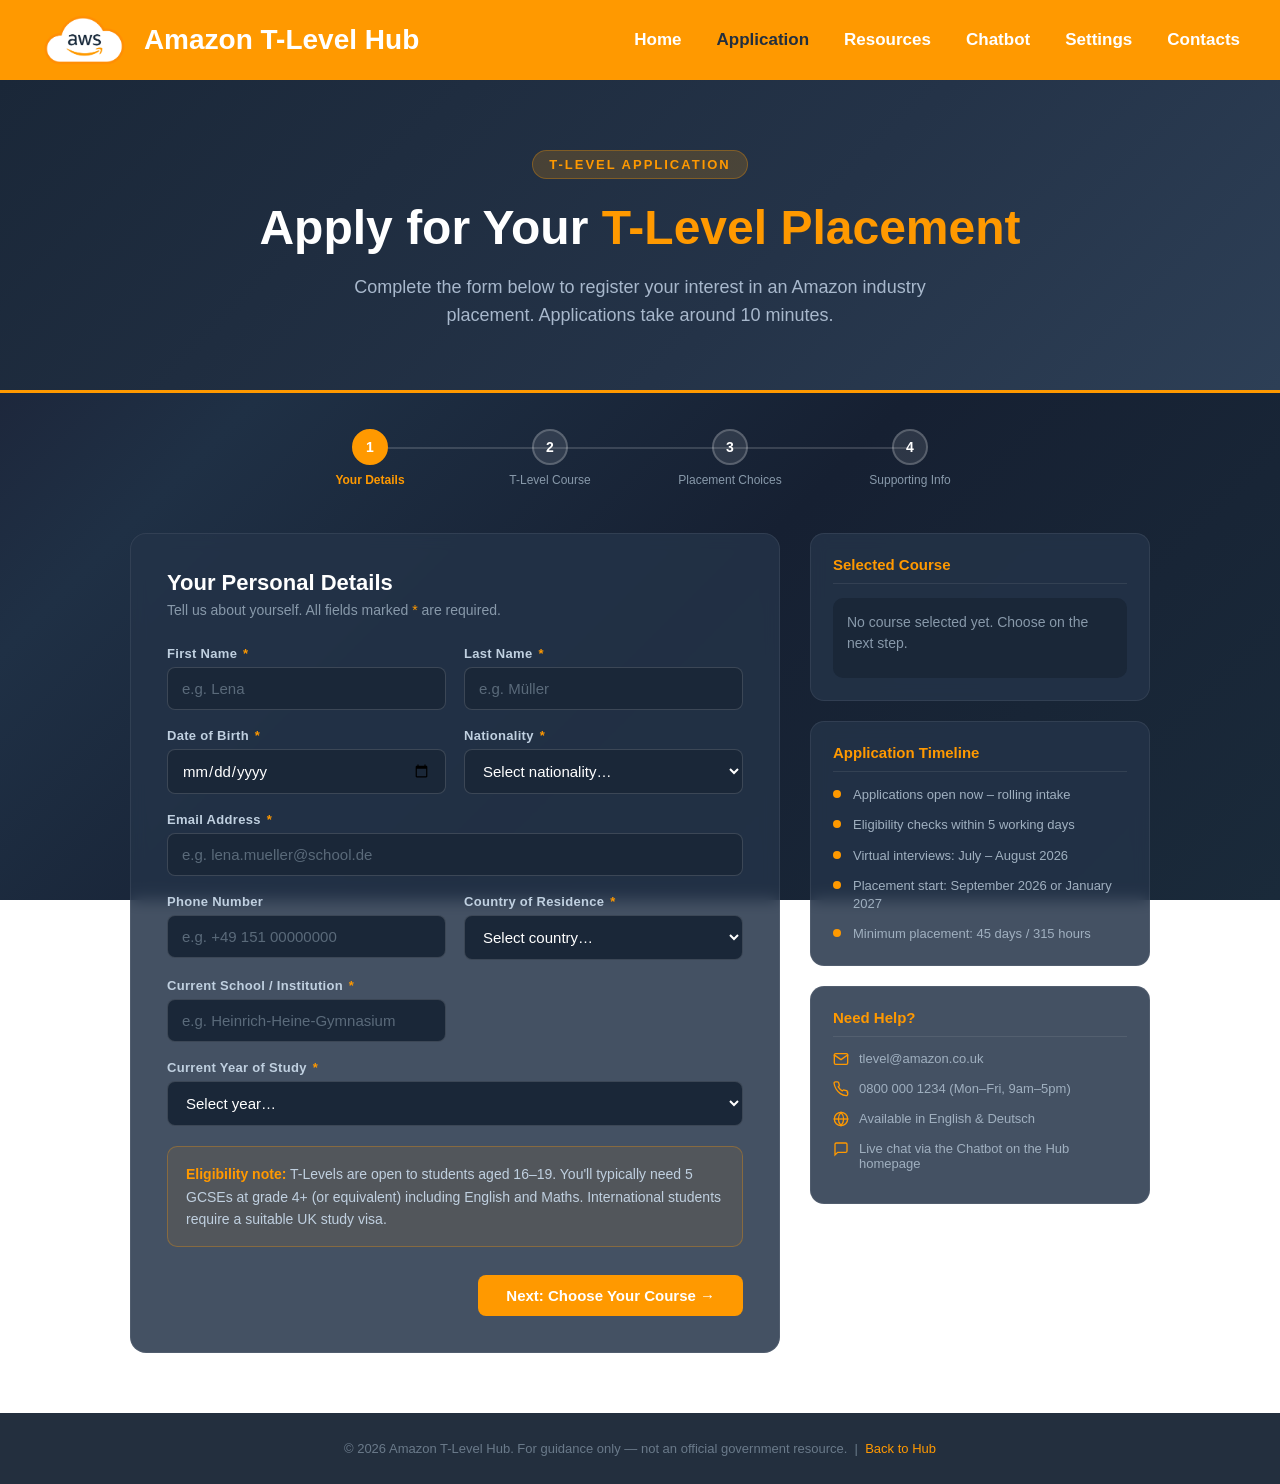
==== application.html @ c9f6f9e1 "Add website files" ====
<!DOCTYPE html>
<html lang="en">
<head>
<meta charset="UTF-8">
<meta name="viewport" content="width=device-width, initial-scale=1.0">
<title>Apply – Amazon T-Level Hub</title>
<style>
:root {
    --aws-orange: #ff9900;
    --aws-navy: #232f3e;
    --aws-blue: #146eb4;
    --aws-light: #f2f3f3;
    --aws-gray: #d5dbdb;
    --aws-mid: #30435f;
    --aws-dark: #1f3045;
}

*, *::before, *::after { margin: 0; padding: 0; box-sizing: border-box; }

html { scroll-behavior: smooth; scroll-padding-top: 85px; font-size: 100%; }

body {
    font-family: Arial, sans-serif;
    background: var(--aws-dark);
    color: white;
    min-height: 100vh;
}

/* NAV */
.top-nav {
    background: var(--aws-orange);
    display: flex;
    justify-content: space-between;
    align-items: center;
    padding: 15px 40px;
    position: sticky;
    top: 0;
    z-index: 1000;
}

.logo { display: flex; align-items: center; gap: 15px; }
.logo img { height: 50px; width: auto; }
.site-title { font-size: 28px; font-weight: 700; color: white; }

.top-nav nav { display: flex; align-items: center; gap: 35px; }
.top-nav nav a {
    color: white;
    text-decoration: none;
    font-size: 17px;
    font-weight: 600;
    transition: .3s;
}
.top-nav nav a:hover, .top-nav nav a.active { color: var(--aws-navy); }

/* HERO */
.hero {
    background: linear-gradient(135deg, #1a2738 0%, #243348 60%, #2d3f56 100%);
    padding: 70px 40px 60px;
    text-align: center;
    border-bottom: 3px solid var(--aws-orange);
}

.hero-tag {
    display: inline-block;
    background: rgba(255,153,0,.18);
    color: var(--aws-orange);
    font-size: 13px;
    font-weight: 700;
    letter-spacing: 2px;
    text-transform: uppercase;
    padding: 6px 16px;
    border-radius: 30px;
    margin-bottom: 20px;
    border: 1px solid rgba(255,153,0,.3);
}

.hero h1 {
    font-size: clamp(28px, 5vw, 48px);
    font-weight: 700;
    line-height: 1.2;
    margin-bottom: 16px;
}

.hero h1 span { color: var(--aws-orange); }

.hero p {
    font-size: 18px;
    color: #a8b8cc;
    max-width: 640px;
    margin: 0 auto;
    line-height: 1.6;
}

/* STEPS BAR */
.steps-bar {
    display: flex;
    justify-content: center;
    align-items: center;
    gap: 0;
    padding: 36px 40px;
    max-width: 800px;
    margin: 0 auto;
}

.step {
    display: flex;
    flex-direction: column;
    align-items: center;
    gap: 8px;
    flex: 1;
    position: relative;
}

.step:not(:last-child)::after {
    content: '';
    position: absolute;
    top: 18px;
    left: 50%;
    width: 100%;
    height: 2px;
    background: rgba(255,255,255,.15);
    z-index: 0;
}

.step.done:not(:last-child)::after { background: var(--aws-orange); }

.step-num {
    width: 36px;
    height: 36px;
    border-radius: 50%;
    background: rgba(255,255,255,.1);
    border: 2px solid rgba(255,255,255,.2);
    display: flex;
    align-items: center;
    justify-content: center;
    font-weight: 700;
    font-size: 14px;
    position: relative;
    z-index: 1;
    transition: .3s;
}

.step.active .step-num {
    background: var(--aws-orange);
    border-color: var(--aws-orange);
    color: white;
}

.step.done .step-num {
    background: #2e7d32;
    border-color: #2e7d32;
    color: white;
}

.step-label {
    font-size: 12px;
    color: #8899aa;
    text-align: center;
    white-space: nowrap;
}

.step.active .step-label { color: var(--aws-orange); font-weight: 600; }

/* FORM LAYOUT */
.form-layout {
    display: grid;
    grid-template-columns: 1fr 340px;
    gap: 30px;
    max-width: 1100px;
    margin: 0 auto;
    padding: 10px 40px 60px;
}

@media (max-width: 900px) {
    .form-layout { grid-template-columns: 1fr; }
    .sidebar { order: -1; }
}

/* FORM PAGES */
.form-page { display: none; }
.form-page.active { display: block; }

.form-card {
    background: #243348;
    border-radius: 16px;
    padding: 36px;
    border: 1px solid rgba(255,255,255,.07);
}

.form-card h2 {
    font-size: 22px;
    margin-bottom: 6px;
    color: white;
}

.form-card .section-desc {
    color: #8899aa;
    font-size: 14px;
    margin-bottom: 28px;
}

.form-grid {
    display: grid;
    grid-template-columns: 1fr 1fr;
    gap: 18px;
}

@media (max-width: 600px) { .form-grid { grid-template-columns: 1fr; } }

.field { display: flex; flex-direction: column; gap: 6px; }
.field.full { grid-column: 1 / -1; }

.field label {
    font-size: 13px;
    font-weight: 600;
    color: #c0d0e0;
    letter-spacing: .3px;
}

.field label .req { color: var(--aws-orange); margin-left: 2px; }

.field input,
.field select,
.field textarea {
    background: #1a2738;
    border: 1px solid rgba(255,255,255,.15);
    border-radius: 8px;
    padding: 12px 14px;
    color: white;
    font-size: 15px;
    transition: border-color .2s;
    outline: none;
    width: 100%;
    font-family: Arial, sans-serif;
}

.field input::placeholder,
.field textarea::placeholder { color: #5a6a7a; }

.field input:focus,
.field select:focus,
.field textarea:focus {
    border-color: var(--aws-orange);
    box-shadow: 0 0 0 3px rgba(255,153,0,.12);
}

.field select option { background: #1a2738; }

.field textarea { resize: vertical; min-height: 100px; }

/* COURSE SELECTOR */
.course-grid {
    display: grid;
    grid-template-columns: 1fr 1fr;
    gap: 12px;
    margin-top: 6px;
}

@media (max-width: 600px) { .course-grid { grid-template-columns: 1fr; } }

.course-option { display: none; }

.course-option + label {
    display: flex;
    align-items: flex-start;
    gap: 12px;
    background: #1a2738;
    border: 2px solid rgba(255,255,255,.1);
    border-radius: 10px;
    padding: 14px;
    cursor: pointer;
    transition: .2s;
}

.course-option + label:hover { border-color: rgba(255,153,0,.4); }
.course-option:checked + label { border-color: var(--aws-orange); background: rgba(255,153,0,.08); }

.course-icon {
    font-size: 22px;
    flex-shrink: 0;
    margin-top: 1px;
}

.course-info { flex: 1; }
.course-name { font-size: 13px; font-weight: 700; color: white; line-height: 1.3; }
.course-sector { font-size: 11px; color: #7a8a9a; margin-top: 3px; }

/* CHECKBOXES */
.checkbox-group { display: flex; flex-direction: column; gap: 12px; margin-top: 6px; }

.check-row {
    display: flex;
    align-items: center;
    gap: 12px;
    font-size: 14px;
    color: #c0d0e0;
    cursor: pointer;
}

.check-row input[type="checkbox"] {
    width: 18px;
    height: 18px;
    accent-color: var(--aws-orange);
    flex-shrink: 0;
    cursor: pointer;
}

/* ELIGIBILITY NOTICE */
.eligibility-box {
    background: rgba(255,153,0,.08);
    border: 1px solid rgba(255,153,0,.3);
    border-radius: 10px;
    padding: 16px 18px;
    margin-top: 20px;
    font-size: 14px;
    line-height: 1.6;
    color: #c0d0e0;
}

.eligibility-box strong { color: var(--aws-orange); }

/* NAV BUTTONS */
.form-nav {
    display: flex;
    justify-content: space-between;
    align-items: center;
    margin-top: 28px;
    gap: 12px;
}

.btn {
    padding: 12px 28px;
    border-radius: 8px;
    font-size: 15px;
    font-weight: 600;
    cursor: pointer;
    border: none;
    transition: .2s;
}

.btn-primary {
    background: var(--aws-orange);
    color: white;
}

.btn-primary:hover { background: #e68a00; transform: translateY(-1px); }

.btn-secondary {
    background: transparent;
    color: #8899aa;
    border: 1px solid rgba(255,255,255,.15);
}

.btn-secondary:hover { color: white; border-color: rgba(255,255,255,.3); }

/* SIDEBAR */
.sidebar { display: flex; flex-direction: column; gap: 20px; }

.sidebar-card {
    background: #243348;
    border-radius: 14px;
    padding: 22px;
    border: 1px solid rgba(255,255,255,.07);
}

.sidebar-card h3 {
    font-size: 15px;
    font-weight: 700;
    color: var(--aws-orange);
    margin-bottom: 14px;
    padding-bottom: 10px;
    border-bottom: 1px solid rgba(255,255,255,.08);
}

.course-preview {
    background: #1a2738;
    border-radius: 10px;
    padding: 14px;
    min-height: 80px;
    font-size: 14px;
    color: #8899aa;
    line-height: 1.5;
    transition: .3s;
}

.course-preview.has-content { color: #c0d0e0; }

.course-preview strong { color: var(--aws-orange); display: block; margin-bottom: 6px; font-size: 15px; }

.timeline-list { list-style: none; display: flex; flex-direction: column; gap: 12px; }

.timeline-list li {
    display: flex;
    gap: 12px;
    font-size: 13px;
    color: #a0b0c0;
    line-height: 1.4;
}

.timeline-dot {
    width: 8px;
    height: 8px;
    border-radius: 50%;
    background: var(--aws-orange);
    flex-shrink: 0;
    margin-top: 4px;
}

.contact-item {
    display: flex;
    gap: 10px;
    font-size: 13px;
    color: #a0b0c0;
    margin-bottom: 10px;
    align-items: flex-start;
}

.contact-icon { font-size: 16px; flex-shrink: 0; }

/* SUCCESS */
.success-screen {
    display: none;
    text-align: center;
    padding: 60px 20px;
}

.success-screen.active { display: block; }

.success-icon {
    width: 80px;
    height: 80px;
    background: rgba(46,125,50,.2);
    border: 3px solid #4caf50;
    border-radius: 50%;
    display: flex;
    align-items: center;
    justify-content: center;
    margin: 0 auto 24px;
    font-size: 36px;
}

.success-screen h2 { font-size: 28px; margin-bottom: 12px; }
.success-screen p { color: #8899aa; font-size: 16px; max-width: 440px; margin: 0 auto 28px; line-height: 1.6; }

.ref-box {
    display: inline-block;
    background: rgba(255,153,0,.1);
    border: 1px solid rgba(255,153,0,.3);
    border-radius: 8px;
    padding: 10px 20px;
    font-family: monospace;
    font-size: 18px;
    color: var(--aws-orange);
    letter-spacing: 2px;
    margin-bottom: 30px;
}

.next-steps {
    text-align: left;
    background: #243348;
    border-radius: 12px;
    padding: 24px;
    max-width: 480px;
    margin: 0 auto;
}

.next-steps h3 { color: var(--aws-orange); margin-bottom: 14px; font-size: 16px; }

.next-steps li {
    color: #a0b0c0;
    font-size: 14px;
    margin-bottom: 8px;
    margin-left: 18px;
    line-height: 1.5;
}

/* FOOTER */
.site-footer {
    background: var(--aws-navy);
    text-align: center;
    padding: 28px;
    font-size: 13px;
    color: #6a7a8a;
}

.site-footer a { color: var(--aws-orange); text-decoration: none; }

/* Validation */
.field.error input,
.field.error select,
.field.error textarea { border-color: #e53935; }
.field .error-msg { font-size: 12px; color: #ef9a9a; margin-top: 2px; display: none; }
.field.error .error-msg { display: block; }

/* ===== LIGHT THEME ===== */
body.light-theme {
    background: linear-gradient(135deg, #f8e8ff 0%, #ffe8f0 30%, #e8f0ff 70%, #f0f8ff 100%) !important;
    background-attachment: fixed !important;
    color: #232f3e !important;
}

body.light-theme .top-nav {
    background: #232f3e !important;
}

body.light-theme .top-nav nav a {
    color: #ffffff !important;
}

body.light-theme .top-nav nav a:hover {
    color: #b0b8c1 !important;
}

body.light-theme .hero {
    background: transparent !important;
    border-bottom: 3px solid #232f3e !important;
}

body.light-theme .hero h1 { color: #232f3e !important; }
body.light-theme .hero h1 span { color: #232f3e !important; }
body.light-theme .hero p { color: #444444 !important; }
body.light-theme .hero-tag {
    background: rgba(35,47,62,0.1) !important;
    color: #232f3e !important;
    border-color: rgba(35,47,62,0.3) !important;
}

body.light-theme .form-card {
    background: rgba(255,255,255,0.75) !important;
    backdrop-filter: blur(8px) !important;
    border-color: rgba(255,255,255,0.9) !important;
    color: #232f3e !important;
}

body.light-theme .form-card h2 { color: #232f3e !important; }
body.light-theme .form-card .section-desc { color: #555555 !important; }

body.light-theme .field label { color: #232f3e !important; }

body.light-theme .field input,
body.light-theme .field select,
body.light-theme .field textarea {
    background: rgba(255,255,255,0.9) !important;
    border-color: #cccccc !important;
    color: #232f3e !important;
}

body.light-theme .field input:focus,
body.light-theme .field select:focus,
body.light-theme .field textarea:focus {
    border-color: #232f3e !important;
    box-shadow: 0 0 0 3px rgba(35,47,62,0.12) !important;
}

body.light-theme .field input::placeholder,
body.light-theme .field textarea::placeholder { color: #888888 !important; }

body.light-theme .field select option { background: #ffffff !important; color: #232f3e !important; }

body.light-theme .course-option + label {
    background: rgba(255,255,255,0.8) !important;
    border-color: rgba(35,47,62,0.2) !important;
    color: #232f3e !important;
}

body.light-theme .course-option + label:hover { border-color: rgba(35,47,62,0.5) !important; }
body.light-theme .course-option:checked + label {
    border-color: #232f3e !important;
    background: rgba(35,47,62,0.08) !important;
}

body.light-theme .course-name { color: #232f3e !important; }
body.light-theme .course-sector { color: #666666 !important; }

body.light-theme .check-row { color: #232f3e !important; }

body.light-theme .eligibility-box {
    background: rgba(35,47,62,0.06) !important;
    border-color: rgba(35,47,62,0.2) !important;
    color: #232f3e !important;
}

body.light-theme .eligibility-box strong { color: #232f3e !important; }

body.light-theme .btn-primary {
    background: #232f3e !important;
    color: #ffffff !important;
}

body.light-theme .btn-primary:hover { background: #1a252f !important; }

body.light-theme .btn-secondary {
    color: #555555 !important;
    border-color: #cccccc !important;
}

body.light-theme .btn-secondary:hover { color: #232f3e !important; border-color: #232f3e !important; }

body.light-theme .sidebar-card {
    background: rgba(255,255,255,0.75) !important;
    backdrop-filter: blur(8px) !important;
    border-color: rgba(255,255,255,0.9) !important;
}

body.light-theme .sidebar-card h3 { color: #232f3e !important; }

body.light-theme .course-preview {
    background: rgba(255,255,255,0.6) !important;
    color: #555555 !important;
}

body.light-theme .course-preview.has-content { color: #232f3e !important; }
body.light-theme .course-preview strong { color: #232f3e !important; }

body.light-theme .timeline-list li { color: #444444 !important; }
body.light-theme .timeline-dot { background: #232f3e !important; }

body.light-theme .contact-item { color: #444444 !important; }

body.light-theme .step-num {
    background: rgba(35,47,62,0.1) !important;
    border-color: rgba(35,47,62,0.2) !important;
}

body.light-theme .step.active .step-num {
    background: #232f3e !important;
    border-color: #232f3e !important;
}

body.light-theme .step.done .step-num {
    background: #2e7d32 !important;
    border-color: #2e7d32 !important;
}

body.light-theme .step-label { color: #666666 !important; }
body.light-theme .step.active .step-label { color: #232f3e !important; }

body.light-theme .site-footer {
    background: #232f3e !important;
    color: #ffffff !important;
}

/* Dark mode gradient */
body:not(.light-theme) {
    background: linear-gradient(135deg, #1a1a2e 0%, #1f3045 30%, #162032 60%, #1a2a3a 100%) !important;
    background-attachment: fixed !important;
}

body:not(.light-theme) .form-card,
body:not(.light-theme) .sidebar-card {
    background: rgba(36, 51, 72, 0.85) !important;
    backdrop-filter: blur(8px) !important;
}

body.light-theme .course-icon svg {
    stroke: #2d3f56 !important;
}

body.light-theme .contact-icon svg {
    stroke: #2d3f56 !important;
}

body:not(.light-theme) .course-icon svg {
    stroke: #ff9900 !important;
}

body:not(.light-theme) .contact-icon svg {
    stroke: #ff9900 !important;
}

</style>
</head>
<body>

<!-- NAV -->
<nav class="top-nav">
    <div class="logo">
        <img src="Amazon-Web-Services-AWS-Logo.png" alt="AWS">
        <span class="site-title">Amazon T-Level Hub</span>
    </div>
    <nav>
        <a href="index.html">Home</a>
        <a href="application.html" class="active">Application</a>
        <a href="resources.html">Resources</a>
        <a href="index.html#chatbot">Chatbot</a>
        <a href="#" id="settingsBtn">Settings</a>
        <a href="#" id="contactsNavBtn">Contacts</a>
    </nav>
</nav>

<!-- HERO -->
<section class="hero">
    <div class="hero-tag">T-Level Application</div>
    <h1>Apply for Your <span>T-Level Placement</span></h1>
    <p>Complete the form below to register your interest in an Amazon industry placement. Applications take around 10 minutes.</p>
</section>

<!-- STEPS -->
<div class="steps-bar" id="stepsBar">
    <div class="step active" id="step-ind-1">
        <div class="step-num">1</div>
        <div class="step-label">Your Details</div>
    </div>
    <div class="step" id="step-ind-2">
        <div class="step-num">2</div>
        <div class="step-label">T-Level Course</div>
    </div>
    <div class="step" id="step-ind-3">
        <div class="step-num">3</div>
        <div class="step-label">Placement Choices</div>
    </div>
    <div class="step" id="step-ind-4">
        <div class="step-num">4</div>
        <div class="step-label">Supporting Info</div>
    </div>
</div>

<!-- MAIN LAYOUT -->
<div class="form-layout">
    <main>

        <!-- PAGE 1: Personal Details -->
        <div class="form-page active" id="page-1">
            <div class="form-card">
                <h2>Your Personal Details</h2>
                <p class="section-desc">Tell us about yourself. All fields marked <span style="color:var(--aws-orange)">*</span> are required.</p>

                <div class="form-grid">
                    <div class="field" id="f-firstname">
                        <label>First Name <span class="req">*</span></label>
                        <input type="text" id="firstname" placeholder="e.g. Lena">
                        <span class="error-msg">Please enter your first name</span>
                    </div>
                    <div class="field" id="f-lastname">
                        <label>Last Name <span class="req">*</span></label>
                        <input type="text" id="lastname" placeholder="e.g. Müller">
                        <span class="error-msg">Please enter your last name</span>
                    </div>
                    <div class="field" id="f-dob">
                        <label>Date of Birth <span class="req">*</span></label>
                        <input type="date" id="dob">
                        <span class="error-msg">Please enter your date of birth</span>
                    </div>
                    <div class="field" id="f-nationality">
                        <label>Nationality <span class="req">*</span></label>
                        <select id="nationality">
                            <option value="">Select nationality…</option>
                            <option>German</option>
                            <option>British</option>
                            <option>Austrian</option>
                            <option>Swiss</option>
                            <option>French</option>
                            <option>Polish</option>
                            <option>Italian</option>
                            <option>Spanish</option>
                            <option>Other EU</option>
                            <option>Other</option>
                        </select>
                        <span class="error-msg">Please select your nationality</span>
                    </div>
                    <div class="field full" id="f-email">
                        <label>Email Address <span class="req">*</span></label>
                        <input type="email" id="email" placeholder="e.g. lena.mueller@school.de">
                        <span class="error-msg">Please enter a valid email address</span>
                    </div>
                    <div class="field" id="f-phone">
                        <label>Phone Number</label>
                        <input type="tel" id="phone" placeholder="e.g. +49 151 00000000">
                    </div>
                    <div class="field" id="f-country">
                        <label>Country of Residence <span class="req">*</span></label>
                        <select id="country">
                            <option value="">Select country…</option>
                            <option>Germany</option>
                            <option>United Kingdom</option>
                            <option>Austria</option>
                            <option>Switzerland</option>
                            <option>Other</option>
                        </select>
                        <span class="error-msg">Please select your country</span>
                    </div>
                    <div class="field" id="f-school">
                        <label>Current School / Institution <span class="req">*</span></label>
                        <input type="text" id="school" placeholder="e.g. Heinrich-Heine-Gymnasium">
                        <span class="error-msg">Please enter your school name</span>
                    </div>
                    <div class="field full" id="f-year">
                        <label>Current Year of Study <span class="req">*</span></label>
                        <select id="year">
                            <option value="">Select year…</option>
                            <option>Year 10 / Klasse 10</option>
                            <option>Year 11 / Klasse 11 (GCSE year)</option>
                            <option>Year 12 / Klasse 12</option>
                            <option>Year 13 / Klasse 13</option>
                            <option>Post-16 / Already finished school</option>
                        </select>
                        <span class="error-msg">Please select your year of study</span>
                    </div>
                </div>

                <div class="eligibility-box">
                    <strong>Eligibility note:</strong> T-Levels are open to students aged 16–19. You'll typically need 5 GCSEs at grade 4+ (or equivalent) including English and Maths. International students require a suitable UK study visa.
                </div>

                <div class="form-nav">
                    <span></span>
                    <button class="btn btn-primary" onclick="goToPage(2)">Next: Choose Your Course →</button>
                </div>
            </div>
        </div>

        <!-- PAGE 2: Course Selection -->
        <div class="form-page" id="page-2">
            <div class="form-card">
                <h2>Choose Your T-Level Course</h2>
                <p class="section-desc">Select the T-Level pathway you'd like to pursue. Only one selection is allowed.</p>

                <div class="course-grid" id="courseGrid">

                    <input type="radio" name="tlevel" id="c1" class="course-option" value="Digital Production, Design and Development"
                           data-desc="Covers software development, data analytics, and digital design. Leads to careers in software engineering, UX design, and data science."
                           data-sector="Digital">
                    <label for="c1"><span class="course-icon"><svg xmlns="http://www.w3.org/2000/svg" width="22" height="22" viewBox="0 0 24 24" fill="none" stroke="#ff9900" stroke-width="2" stroke-linecap="square" stroke-linejoin="miter"><rect x="2" y="3" width="20" height="14" rx="0"/><polyline points="8 21 12 17 16 21"/><line x1="2" y1="17" x2="22" y2="17"/></svg></span>
                        <div class="course-info"><div class="course-name">Digital Production, Design & Development</div><div class="course-sector">Digital</div></div></label>

                    <input type="radio" name="tlevel" id="c2" class="course-option" value="Digital Support Services"
                           data-desc="IT infrastructure, networking, cyber security, and cloud computing. Ideal for roles like IT technician or network engineer."
                           data-sector="Digital">
                    <label for="c2"><span class="course-icon"><svg xmlns="http://www.w3.org/2000/svg" width="22" height="22" viewBox="0 0 24 24" fill="none" stroke="#ff9900" stroke-width="2" stroke-linecap="square" stroke-linejoin="miter"><circle cx="12" cy="12" r="10"/><line x1="2" y1="12" x2="22" y2="12"/><path d="M12 2a15.3 15.3 0 0 1 4 10 15.3 15.3 0 0 1-4 10 15.3 15.3 0 0 1-4-10 15.3 15.3 0 0 1 4-10z"/></svg></span>
                        <div class="course-info"><div class="course-name">Digital Support Services</div><div class="course-sector">Digital</div></div></label>

                    <input type="radio" name="tlevel" id="c3" class="course-option" value="Digital Business Services"
                           data-desc="Data management, business analysis, and digital transformation. Great for careers in data analytics and business intelligence."
                           data-sector="Digital">
                    <label for="c3"><span class="course-icon"><svg xmlns="http://www.w3.org/2000/svg" width="22" height="22" viewBox="0 0 24 24" fill="none" stroke="#ff9900" stroke-width="2" stroke-linecap="square" stroke-linejoin="miter"><line x1="18" y1="20" x2="18" y2="10"/><line x1="12" y1="20" x2="12" y2="4"/><line x1="6" y1="20" x2="6" y2="14"/><line x1="2" y1="20" x2="22" y2="20"/></svg></span>
                        <div class="course-info"><div class="course-name">Digital Business Services</div><div class="course-sector">Digital</div></div></label>

                    <input type="radio" name="tlevel" id="c4" class="course-option" value="Education and Childcare"
                           data-desc="Early years education, teaching assistance, and childcare management with both classroom and practical placement."
                           data-sector="Education">
                    <label for="c4"><span class="course-icon"><svg xmlns="http://www.w3.org/2000/svg" width="22" height="22" viewBox="0 0 24 24" fill="none" stroke="#ff9900" stroke-width="2" stroke-linecap="square" stroke-linejoin="miter"><path d="M2 3h6a4 4 0 0 1 4 4v14a3 3 0 0 0-3-3H2z"/><path d="M22 3h-6a4 4 0 0 0-4 4v14a3 3 0 0 1 3-3h7z"/></svg></span>
                        <div class="course-info"><div class="course-name">Education & Childcare</div><div class="course-sector">Education</div></div></label>

                    <input type="radio" name="tlevel" id="c5" class="course-option" value="Health"
                           data-desc="Core healthcare concepts, anatomy, and patient care. Designed for those pursuing nursing, paramedicine, or healthcare support."
                           data-sector="Health & Science">
                    <label for="c5"><span class="course-icon"><svg xmlns="http://www.w3.org/2000/svg" width="22" height="22" viewBox="0 0 24 24" fill="none" stroke="#ff9900" stroke-width="2" stroke-linecap="square" stroke-linejoin="miter"><path d="M22 12h-4l-3 9L9 3l-3 9H2"/></svg></span>
                        <div class="course-info"><div class="course-name">Health</div><div class="course-sector">Health & Science</div></div></label>

                    <input type="radio" name="tlevel" id="c6" class="course-option" value="Healthcare Science"
                           data-desc="Laboratory sciences, medical physics, and physiological sciences. Ideal for lab technician and clinical scientist roles."
                           data-sector="Health & Science">
                    <label for="c6"><span class="course-icon"><svg xmlns="http://www.w3.org/2000/svg" width="22" height="22" viewBox="0 0 24 24" fill="none" stroke="#ff9900" stroke-width="2" stroke-linecap="square" stroke-linejoin="miter"><path d="M9 3H5v11l7 7 7-7V3h-4"/><line x1="9" y1="3" x2="15" y2="3"/><path d="M5 11h14"/></svg></span>
                        <div class="course-info"><div class="course-name">Healthcare Science</div><div class="course-sector">Health & Science</div></div></label>

                    <input type="radio" name="tlevel" id="c7" class="course-option" value="Building Services Engineering"
                           data-desc="Heating, ventilation, air conditioning, lighting, and energy systems. Prepare for careers in sustainable construction."
                           data-sector="Construction">
                    <label for="c7"><span class="course-icon"><svg xmlns="http://www.w3.org/2000/svg" width="22" height="22" viewBox="0 0 24 24" fill="none" stroke="#ff9900" stroke-width="2" stroke-linecap="square" stroke-linejoin="miter"><rect x="2" y="7" width="20" height="14" rx="0"/><path d="M16 7V5a2 2 0 0 0-2-2h-4a2 2 0 0 0-2 2v2"/><line x1="12" y1="12" x2="12" y2="16"/><line x1="10" y1="14" x2="14" y2="14"/></svg></span>
                        <div class="course-info"><div class="course-name">Building Services Engineering</div><div class="course-sector">Construction</div></div></label>

                    <input type="radio" name="tlevel" id="c8" class="course-option" value="Design, Surveying and Planning"
                           data-desc="Civil engineering, surveying, building design, and planning. Great for construction and property careers."
                           data-sector="Construction">
                    <label for="c8"><span class="course-icon"><svg xmlns="http://www.w3.org/2000/svg" width="22" height="22" viewBox="0 0 24 24" fill="none" stroke="#ff9900" stroke-width="2" stroke-linecap="square" stroke-linejoin="miter"><polygon points="3 21 21 21 12 3 3 21"/><line x1="12" y1="3" x2="12" y2="21"/><line x1="3" y1="21" x2="12" y2="12"/></svg></span>
                        <div class="course-info"><div class="course-name">Design, Surveying & Planning</div><div class="course-sector">Construction</div></div></label>

                    <input type="radio" name="tlevel" id="c9" class="course-option" value="Accounting"
                           data-desc="Financial accounting, management accounting, taxation, and bookkeeping. Preparing you for careers in finance and accountancy."
                           data-sector="Legal & Finance">
                    <label for="c9"><span class="course-icon"><svg xmlns="http://www.w3.org/2000/svg" width="22" height="22" viewBox="0 0 24 24" fill="none" stroke="#ff9900" stroke-width="2" stroke-linecap="square" stroke-linejoin="miter"><path d="M14 2H6a2 2 0 0 0-2 2v16a2 2 0 0 0 2 2h12a2 2 0 0 0 2-2V8z"/><polyline points="14 2 14 8 20 8"/><line x1="8" y1="13" x2="16" y2="13"/><line x1="8" y1="17" x2="16" y2="17"/></svg></span>
                        <div class="course-info"><div class="course-name">Accounting</div><div class="course-sector">Legal & Finance</div></div></label>

                    <input type="radio" name="tlevel" id="c10" class="course-option" value="Finance"
                           data-desc="Financial services, investment management, insurance, and risk. Opens doors to banking and financial planning careers."
                           data-sector="Legal & Finance">
                    <label for="c10"><span class="course-icon"><svg xmlns="http://www.w3.org/2000/svg" width="22" height="22" viewBox="0 0 24 24" fill="none" stroke="#ff9900" stroke-width="2" stroke-linecap="square" stroke-linejoin="miter"><polyline points="23 6 13.5 15.5 8.5 10.5 1 18"/><polyline points="17 6 23 6 23 12"/></svg></span>
                        <div class="course-info"><div class="course-name">Finance</div><div class="course-sector">Legal & Finance</div></div></label>

                </div>

                <div id="courseError" style="display:none;color:#ef9a9a;font-size:13px;margin-top:10px;">⚠ Please select a T-Level course to continue.</div>

                <div class="form-nav">
                    <button class="btn btn-secondary" onclick="goToPage(1)">← Back</button>
                    <button class="btn btn-primary" onclick="goToPage(3)">Next: Placement Preferences →</button>
                </div>
            </div>
        </div>

        <!-- PAGE 3: Placement Preferences -->
        <div class="form-page" id="page-3">
            <div class="form-card">
                <h2>Placement Preferences</h2>
                <p class="section-desc">Tell us about your preferred placement location and timing.</p>

                <div class="form-grid">
                    <div class="field full" id="f-location">
                        <label>Preferred Placement Location <span class="req">*</span></label>
                        <select id="location">
                            <option value="">Select a location…</option>
                            <option>London</option>
                            <option>Manchester</option>
                            <option>Birmingham</option>
                            <option>Leeds</option>
                            <option>Edinburgh</option>
                            <option>Bristol</option>
                            <option>No preference</option>
                        </select>
                        <span class="error-msg">Please select a preferred location</span>
                    </div>

                    <div class="field" id="f-start">
                        <label>Preferred Start Date <span class="req">*</span></label>
                        <select id="start">
                            <option value="">Select…</option>
                            <option>September 2026</option>
                            <option>January 2027</option>
                            <option>April 2027</option>
                            <option>September 2027</option>
                            <option>Flexible</option>
                        </select>
                        <span class="error-msg">Please select a start date</span>
                    </div>

                    <div class="field" id="f-duration">
                        <label>Preferred Duration</label>
                        <select id="duration">
                            <option value="">Select…</option>
                            <option>Minimum (45 days)</option>
                            <option>60–90 days</option>
                            <option>Full academic term</option>
                            <option>Full year</option>
                        </select>
                    </div>

                    <div class="field full">
                        <label>Additional Placement Requirements</label>
                        <div class="checkbox-group">
                            <label class="check-row"><input type="checkbox" id="req-accommodation"> Accommodation assistance needed</label>
                            <label class="check-row"><input type="checkbox" id="req-transport"> Travel / transport support needed</label>
                            <label class="check-row"><input type="checkbox" id="req-visa"> Visa / immigration guidance needed</label>
                            <label class="check-row"><input type="checkbox" id="req-language"> English language support requested</label>
                        </div>
                    </div>

                    <div class="field full">
                        <label>How did you hear about Amazon T-Levels?</label>
                        <select id="heardFrom">
                            <option value="">Select…</option>
                            <option>School / Teacher</option>
                            <option>Parent or family member</option>
                            <option>Amazon website</option>
                            <option>Social media</option>
                            <option>Gov.uk / T-Levels website</option>
                            <option>Career fair or event</option>
                            <option>Friend / peer</option>
                            <option>Other</option>
                        </select>
                    </div>
                </div>

                <div class="form-nav">
                    <button class="btn btn-secondary" onclick="goToPage(2)">← Back</button>
                    <button class="btn btn-primary" onclick="goToPage(4)">Next: Supporting Info →</button>
                </div>
            </div>
        </div>

        <!-- PAGE 4: Supporting Info -->
        <div class="form-page" id="page-4">
            <div class="form-card">
                <h2>Supporting Information</h2>
                <p class="section-desc">Help us understand your motivation and any additional needs.</p>

                <div class="form-grid">
                    <div class="field full" id="f-motivation">
                        <label>Why do you want to do this T-Level placement? <span class="req">*</span></label>
                        <textarea id="motivation" rows="5" placeholder="Tell us what motivates you, what you hope to learn, and why you've chosen this particular pathway…"></textarea>
                        <span class="error-msg">Please tell us about your motivation</span>
                    </div>

                    <div class="field full">
                        <label>Relevant Skills or Experience (optional)</label>
                        <textarea id="skills" rows="4" placeholder="Any coding, volunteering, part-time work, or school projects relevant to your chosen T-Level…"></textarea>
                    </div>

                    <div class="field full">
                        <label>Additional Needs or Adjustments</label>
                        <textarea id="needs" rows="3" placeholder="Tell us about any learning differences, disabilities, or reasonable adjustments we should be aware of…"></textarea>
                    </div>

                    <div class="field full">
                        <label style="font-size:14px;margin-bottom:10px;display:block;">Declarations <span class="req">*</span></label>
                        <div class="checkbox-group" id="f-declarations">
                            <label class="check-row"><input type="checkbox" id="dec1"> I confirm that the information provided is accurate and complete</label>
                            <label class="check-row"><input type="checkbox" id="dec2"> I agree to the T-Level Hub Privacy Notice and Terms of Use</label>
                            <label class="check-row"><input type="checkbox" id="dec3"> I consent to Amazon contacting me about my application</label>
                        </div>
                        <span id="decError" style="display:none;color:#ef9a9a;font-size:12px;margin-top:6px;">⚠ Please confirm all declarations to proceed.</span>
                    </div>
                </div>

                <div class="form-nav">
                    <button class="btn btn-secondary" onclick="goToPage(3)">← Back</button>
                    <button class="btn btn-primary" onclick="submitApplication()">Submit Application ✓</button>
                </div>
            </div>
        </div>

        <!-- SUCCESS -->
        <div class="success-screen" id="successScreen">
            <div class="success-icon">✓</div>
            <h2>Application Submitted!</h2>
            <p>Thank you for applying to the Amazon T-Level Hub. We've received your application and will be in touch within 5–7 working days.</p>
            <div class="ref-box" id="refCode">TLH-XXXXXX</div>
            <p style="color:#6a7a8a;font-size:13px;margin-bottom:24px;">Keep this reference number safe — you'll need it if you contact us about your application.</p>
            <div class="next-steps">
                <h3>What happens next?</h3>
                <ol>
                    <li>We'll review your application and verify your eligibility (3–5 days)</li>
                    <li>You'll receive an email with next steps and a skills assessment</li>
                    <li>Successful candidates are invited to a virtual interview</li>
                    <li>Placement offers are made to successful applicants</li>
                    <li>Pre-placement onboarding begins 4–6 weeks before your start date</li>
                </ol>
            </div>
            <br>
            <a href="index.html" class="btn btn-primary" style="display:inline-block;text-decoration:none;margin-top:10px;">← Return to Hub</a>
        </div>

    </main>

    <!-- SIDEBAR -->
    <aside class="sidebar">

        <div class="sidebar-card">
            <h3>Selected Course</h3>
            <div class="course-preview" id="coursePreview">
                No course selected yet. Choose on the next step.
            </div>
        </div>

        <div class="sidebar-card">
            <h3>Application Timeline</h3>
            <ul class="timeline-list">
                <li><span class="timeline-dot"></span>Applications open now – rolling intake</li>
                <li><span class="timeline-dot"></span>Eligibility checks within 5 working days</li>
                <li><span class="timeline-dot"></span>Virtual interviews: July – August 2026</li>
                <li><span class="timeline-dot"></span>Placement start: September 2026 or January 2027</li>
                <li><span class="timeline-dot"></span>Minimum placement: 45 days / 315 hours</li>
            </ul>
        </div>

        <div class="sidebar-card">
            <h3>Need Help?</h3>
            <div class="contact-item"><span class="contact-icon"><svg xmlns="http://www.w3.org/2000/svg" width="16" height="16" viewBox="0 0 24 24" fill="none" stroke="#ff9900" stroke-width="2" stroke-linecap="square" stroke-linejoin="miter"><path d="M4 4h16c1.1 0 2 .9 2 2v12c0 1.1-.9 2-2 2H4c-1.1 0-2-.9-2-2V6c0-1.1.9-2 2-2z"/><polyline points="22,6 12,13 2,6"/></svg></span> tlevel@amazon.co.uk</div>
<div class="contact-item"><span class="contact-icon"><svg xmlns="http://www.w3.org/2000/svg" width="16" height="16" viewBox="0 0 24 24" fill="none" stroke="#ff9900" stroke-width="2" stroke-linecap="square" stroke-linejoin="miter"><path d="M22 16.92v3a2 2 0 0 1-2.18 2 19.79 19.79 0 0 1-8.63-3.07A19.5 19.5 0 0 1 4.69 12 19.79 19.79 0 0 1 1.61 3.4 2 2 0 0 1 3.6 1.22h3a2 2 0 0 1 2 1.72 12.84 12.84 0 0 0 .7 2.81 2 2 0 0 1-.45 2.11L7.91 8.91a16 16 0 0 0 6 6l.86-.86a2 2 0 0 1 2.11-.45 12.84 12.84 0 0 0 2.81.7A2 2 0 0 1 21.5 16.92z"/></svg></span> 0800 000 1234 (Mon–Fri, 9am–5pm)</div>
<div class="contact-item"><span class="contact-icon"><svg xmlns="http://www.w3.org/2000/svg" width="16" height="16" viewBox="0 0 24 24" fill="none" stroke="#ff9900" stroke-width="2" stroke-linecap="square" stroke-linejoin="miter"><circle cx="12" cy="12" r="10"/><line x1="2" y1="12" x2="22" y2="12"/><path d="M12 2a15.3 15.3 0 0 1 4 10 15.3 15.3 0 0 1-4 10 15.3 15.3 0 0 1-4-10 15.3 15.3 0 0 1 4-10z"/></svg></span> Available in English & Deutsch</div>
<div class="contact-item"><span class="contact-icon"><svg xmlns="http://www.w3.org/2000/svg" width="16" height="16" viewBox="0 0 24 24" fill="none" stroke="#ff9900" stroke-width="2" stroke-linecap="square" stroke-linejoin="miter"><path d="M21 15a2 2 0 0 1-2 2H7l-4 4V5a2 2 0 0 1 2-2h14a2 2 0 0 1 2 2z"/></svg></span> Live chat via the Chatbot on the Hub homepage</div>
        </div>

    </aside>
</div>

<!-- FOOTER -->
<footer class="site-footer">
    <p>© 2026 Amazon T-Level Hub. For guidance only — not an official government resource. &nbsp;|&nbsp; <a href="index.html">Back to Hub</a></p>
</footer>

<script>
let currentPage = 1;
const totalPages = 4;

// Course descriptions
document.querySelectorAll('.course-option').forEach(radio => {
    radio.addEventListener('change', updateCoursePreview);
});

function updateCoursePreview() {
    const checked = document.querySelector('.course-option:checked');
    const preview = document.getElementById('coursePreview');
    if (checked) {
        preview.classList.add('has-content');
        preview.innerHTML = `<strong>${checked.value}</strong>${checked.dataset.desc}`;
    } else {
        preview.classList.remove('has-content');
        preview.textContent = 'No course selected yet. Choose on the next step.';
    }
}

function goToPage(n) {
    // Validate before advancing
    if (n > currentPage) {
        if (!validatePage(currentPage)) return;
    }

    document.getElementById(`page-${currentPage}`).classList.remove('active');
    document.getElementById(`step-ind-${currentPage}`).classList.remove('active');
    document.getElementById(`step-ind-${currentPage}`).classList.add('done');

    currentPage = n;
    document.getElementById(`page-${currentPage}`).classList.remove('done');
    document.getElementById(`page-${currentPage}`).classList.add('active');
    document.getElementById(`step-ind-${currentPage}`).classList.remove('done');
    document.getElementById(`step-ind-${currentPage}`).classList.add('active');

    // Remove done from current and future
    for (let i = n; i <= totalPages; i++) {
        const s = document.getElementById(`step-ind-${i}`);
        if (s) { s.classList.remove('done'); }
    }

    window.scrollTo({ top: 0, behavior: 'smooth' });
}

function validatePage(p) {
    if (p === 1) {
        const fields = [
            { id: 'firstname', fid: 'f-firstname' },
            { id: 'lastname', fid: 'f-lastname' },
            { id: 'dob', fid: 'f-dob' },
            { id: 'nationality', fid: 'f-nationality' },
            { id: 'email', fid: 'f-email' },
            { id: 'country', fid: 'f-country' },
            { id: 'school', fid: 'f-school' },
            { id: 'year', fid: 'f-year' },
        ];
        let valid = true;
        fields.forEach(f => {
            const el = document.getElementById(f.id);
            const fe = document.getElementById(f.fid);
            if (!el.value.trim()) {
                fe.classList.add('error');
                valid = false;
            } else {
                fe.classList.remove('error');
            }
        });
        // Email format
        const email = document.getElementById('email');
        const fe = document.getElementById('f-email');
        if (email.value && !/\S+@\S+\.\S+/.test(email.value)) {
            fe.classList.add('error');
            valid = false;
        }
        return valid;
    }

    if (p === 2) {
        const checked = document.querySelector('.course-option:checked');
        const errEl = document.getElementById('courseError');
        if (!checked) { errEl.style.display = 'block'; return false; }
        errEl.style.display = 'none';
        return true;
    }

    if (p === 3) {
        let valid = true;
        ['location', 'start'].forEach(id => {
            const el = document.getElementById(id);
            const fe = document.getElementById('f-' + id);
            if (!el.value) { fe.classList.add('error'); valid = false; }
            else { fe.classList.remove('error'); }
        });
        return valid;
    }

    if (p === 4) {
        let valid = true;
        const mot = document.getElementById('motivation');
        const mf = document.getElementById('f-motivation');
        if (!mot.value.trim()) { mf.classList.add('error'); valid = false; }
        else { mf.classList.remove('error'); }
        return valid;
    }

    return true;
}

function submitApplication() {
    if (!validatePage(4)) return;

    const dec1 = document.getElementById('dec1').checked;
    const dec2 = document.getElementById('dec2').checked;
    const dec3 = document.getElementById('dec3').checked;
    const decErr = document.getElementById('decError');

    if (!dec1 || !dec2 || !dec3) {
        decErr.style.display = 'block';
        return;
    }
    decErr.style.display = 'none';

    // Hide form pages, show success
    document.getElementById('page-4').classList.remove('active');
    document.getElementById('stepsBar').style.display = 'none';

    const ref = 'TLH-' + Math.random().toString(36).substring(2, 8).toUpperCase();
    document.getElementById('refCode').textContent = ref;
    document.getElementById('successScreen').classList.add('active');

    window.scrollTo({ top: 0, behavior: 'smooth' });
}
</script>

<!-- ===== CONTACTS MODAL ===== -->
<div class="modal-overlay" id="contactsOverlay" style="display:none;position:fixed;top:0;left:0;width:100%;height:100%;background:rgba(0,0,0,0.5);z-index:2000;justify-content:center;align-items:center;">
    <div class="modal-box" style="background:#ffffff;color:#232f3e;width:90%;max-width:420px;border-radius:8px;padding:25px 30px;box-shadow:0 10px 30px rgba(0,0,0,0.3);">
        <div style="display:flex;justify-content:space-between;align-items:center;border-bottom:1px solid #d5dbdb;padding-bottom:12px;margin-bottom:15px;">
            <h2 style="margin:0;font-size:20px;">Contact Us</h2>
            <button id="closeContacts" style="background:none;border:none;font-size:26px;cursor:pointer;color:#232f3e;line-height:1;">&times;</button>
        </div>
        <div style="margin-bottom:16px;">
            <label style="font-size:13px;font-weight:600;display:block;margin-bottom:6px;">Email Address</label>
            <input type="email" id="contactEmail" placeholder="Enter your email address"
                style="width:100%;padding:12px;border-radius:8px;border:1px solid #ccc;font-size:15px;box-sizing:border-box;">
        </div>
        <div style="margin-bottom:16px;">
            <label style="font-size:13px;font-weight:600;display:block;margin-bottom:6px;">Subject</label>
            <input type="text" id="contactSubject" placeholder="What is your question about?"
                style="width:100%;padding:12px;border-radius:8px;border:1px solid #ccc;font-size:15px;box-sizing:border-box;">
        </div>
        <div style="margin-bottom:16px;">
            <label style="font-size:13px;font-weight:600;display:block;margin-bottom:6px;">Message</label>
            <textarea id="contactMessage" rows="5" placeholder="Ask a question about T-Levels, industry placements, career pathways, applications, or support..."
                style="width:100%;padding:12px;border-radius:8px;border:1px solid #ccc;font-size:15px;box-sizing:border-box;resize:vertical;font-family:Arial,sans-serif;"></textarea>
        </div>
        <div>
            <button id="sendContactMessage"
                style="background:#ff9900;color:white;border:none;padding:12px 24px;border-radius:8px;cursor:pointer;font-weight:bold;font-size:15px;transition:.3s;">
                Submit Enquiry
            </button>
        </div>
    </div>
</div>

<!-- ===== SETTINGS MODAL ===== -->
<div class="modal-overlay" id="settingsOverlay" style="display:none;position:fixed;top:0;left:0;width:100%;height:100%;background:rgba(0,0,0,0.5);z-index:2000;justify-content:center;align-items:center;">
    <div style="background:#ffffff;color:#232f3e;width:90%;max-width:420px;border-radius:8px;padding:25px 30px;box-shadow:0 10px 30px rgba(0,0,0,0.3);">
        <div style="display:flex;justify-content:space-between;align-items:center;border-bottom:1px solid #d5dbdb;padding-bottom:12px;margin-bottom:15px;">
            <h2 style="margin:0;font-size:20px;">Settings</h2>
            <button id="closeSettings" style="background:none;border:none;font-size:26px;cursor:pointer;color:#232f3e;line-height:1;">&times;</button>
        </div>
        <div style="margin-bottom:20px;">
            <h3 style="font-size:16px;margin-bottom:10px;">Font Size</h3>
            <div style="display:flex;gap:10px;">
                <button id="fontDecrease" style="min-width:70px;padding:8px 12px;border-radius:6px;cursor:pointer;border:1px solid #ccc;">−</button>
                <button id="fontReset" style="min-width:70px;padding:8px 12px;border-radius:6px;cursor:pointer;border:1px solid #ccc;">Reset</button>
                <button id="fontIncrease" style="min-width:70px;padding:8px 12px;border-radius:6px;cursor:pointer;border:1px solid #ccc;">+</button>
            </div>
        </div>
        <div style="margin-bottom:20px;">
            <h3 style="font-size:16px;margin-bottom:10px;">Accessibility</h3>
            <label style="display:flex;align-items:center;gap:12px;margin-bottom:10px;cursor:pointer;">
                <input type="checkbox" id="highContrastToggle" style="width:18px;height:18px;"> High contrast mode
            </label>
            <label style="display:flex;align-items:center;gap:12px;margin-bottom:10px;cursor:pointer;">
                <input type="checkbox" id="underlineLinksToggle" style="width:18px;height:18px;"> Underline all links
            </label>
            <label style="display:flex;align-items:center;gap:12px;cursor:pointer;margin-bottom:10px;">
                <input type="checkbox" id="reduceMotionToggle" style="width:18px;height:18px;"> Reduce motion/animations
            </label>
            <label style="display:flex;align-items:center;gap:12px;margin-bottom:10px;cursor:pointer;">
                <input type="checkbox" id="lightThemeToggle" style="width:18px;height:18px;"> Light theme (AWS style)
            </label>
        </div>
    </div>
</div>

<script>
// ===== APPLICATION MODALS (Settings + Contacts) =====
(function() {
    // ---- Settings Modal ----
    var settingsOverlay = document.getElementById('settingsOverlay');
    var settingsBtn = document.getElementById('settingsBtn');
    var closeSettings = document.getElementById('closeSettings');

    if (settingsBtn && settingsOverlay) {
        settingsBtn.addEventListener('click', function(e) {
            e.preventDefault();
            settingsOverlay.style.display = 'flex';
        });
    }

    if (closeSettings && settingsOverlay) {
        closeSettings.addEventListener('click', function() {
            settingsOverlay.style.display = 'none';
        });
    }

    if (settingsOverlay) {
        settingsOverlay.addEventListener('click', function(e) {
            if (e.target === settingsOverlay) settingsOverlay.style.display = 'none';
        });
    }

    // Font size
    var currentFontSize = parseInt(localStorage.getItem('fontSize')) || 100;

    function applyFontSize() {
        var scale = currentFontSize / 100;
        document.body.style.zoom = scale;
        localStorage.setItem('fontSize', currentFontSize);
    }

applyFontSize();

    var fontInc = document.getElementById('fontIncrease');
    var fontDec = document.getElementById('fontDecrease');
    var fontRst = document.getElementById('fontReset');

    if (fontInc) {
    fontInc.addEventListener('click', function() {
        if (currentFontSize < 150) { currentFontSize += 10; }
        applyFontSize();
    });
}

if (fontDec) {
    fontDec.addEventListener('click', function() {
        if (currentFontSize > 70) { currentFontSize -= 10; }
        applyFontSize();
    });
}

if (fontRst) {
    fontRst.addEventListener('click', function() {
        currentFontSize = 100;
        applyFontSize();
    });
}

    // Accessibility toggles
    var hcToggle = document.getElementById('highContrastToggle');
    var ulToggle = document.getElementById('underlineLinksToggle');
    var rmToggle = document.getElementById('reduceMotionToggle');

    // Light theme
var ltToggle = document.getElementById('lightThemeToggle');
if (ltToggle) {
    ltToggle.checked = localStorage.getItem('light-theme') === 'true';
    document.body.classList.toggle('light-theme', ltToggle.checked);
    ltToggle.addEventListener('change', function() {
        document.body.classList.toggle('light-theme', this.checked);
        localStorage.setItem('light-theme', this.checked);
    });
}

// Dark gradient
var lt = localStorage.getItem('light-theme') === 'true';
if (!lt) document.body.classList.remove('light-theme');

    function applyClass(cls, on) {
        document.body.classList.toggle(cls, on);
        localStorage.setItem(cls, on);
    }

    if (hcToggle) {
        hcToggle.checked = localStorage.getItem('high-contrast') === 'true';
        applyClass('high-contrast', hcToggle.checked);
        hcToggle.addEventListener('change', function() { applyClass('high-contrast', this.checked); });
    }

    if (ulToggle) {
        ulToggle.checked = localStorage.getItem('underline-links') === 'true';
        applyClass('underline-links', ulToggle.checked);
        ulToggle.addEventListener('change', function() { applyClass('underline-links', this.checked); });
    }

    if (rmToggle) {
        rmToggle.checked = localStorage.getItem('reduce-motion') === 'true';
        applyClass('reduce-motion', rmToggle.checked);
        rmToggle.addEventListener('change', function() { applyClass('reduce-motion', this.checked); });
    }

    // ---- Contacts Modal ----
    var contactsOverlay = document.getElementById('contactsOverlay');
    var contactsNavBtn = document.getElementById('contactsNavBtn');
    var closeContacts = document.getElementById('closeContacts');
    var sendBtn = document.getElementById('sendContactMessage');

    if (contactsNavBtn && contactsOverlay) {
        contactsNavBtn.addEventListener('click', function(e) {
            e.preventDefault();
            contactsOverlay.style.display = 'flex';
        });
    }

    if (closeContacts && contactsOverlay) {
        closeContacts.addEventListener('click', function() {
            contactsOverlay.style.display = 'none';
        });
    }

    if (contactsOverlay) {
        contactsOverlay.addEventListener('click', function(e) {
            if (e.target === contactsOverlay) contactsOverlay.style.display = 'none';
        });
    }

    if (sendBtn) {
        sendBtn.addEventListener('click', function() {
            var email = document.getElementById('contactEmail').value;
            var subject = document.getElementById('contactSubject').value;
            var message = document.getElementById('contactMessage').value;
            if (!email || !subject || !message) {
                alert('Please complete all fields.');
                return;
            }
            alert('Thank you for your enquiry. A member of the T-Level support team will contact you shortly.');
            contactsOverlay.style.display = 'none';
            document.getElementById('contactEmail').value = '';
            document.getElementById('contactSubject').value = '';
            document.getElementById('contactMessage').value = '';
        });
    }
    // Apply light theme on page load
(function() {
    if (localStorage.getItem('light-theme') === 'true') {
        document.body.classList.add('light-theme');
    }
})();

})();
</script>

</body>
</html>
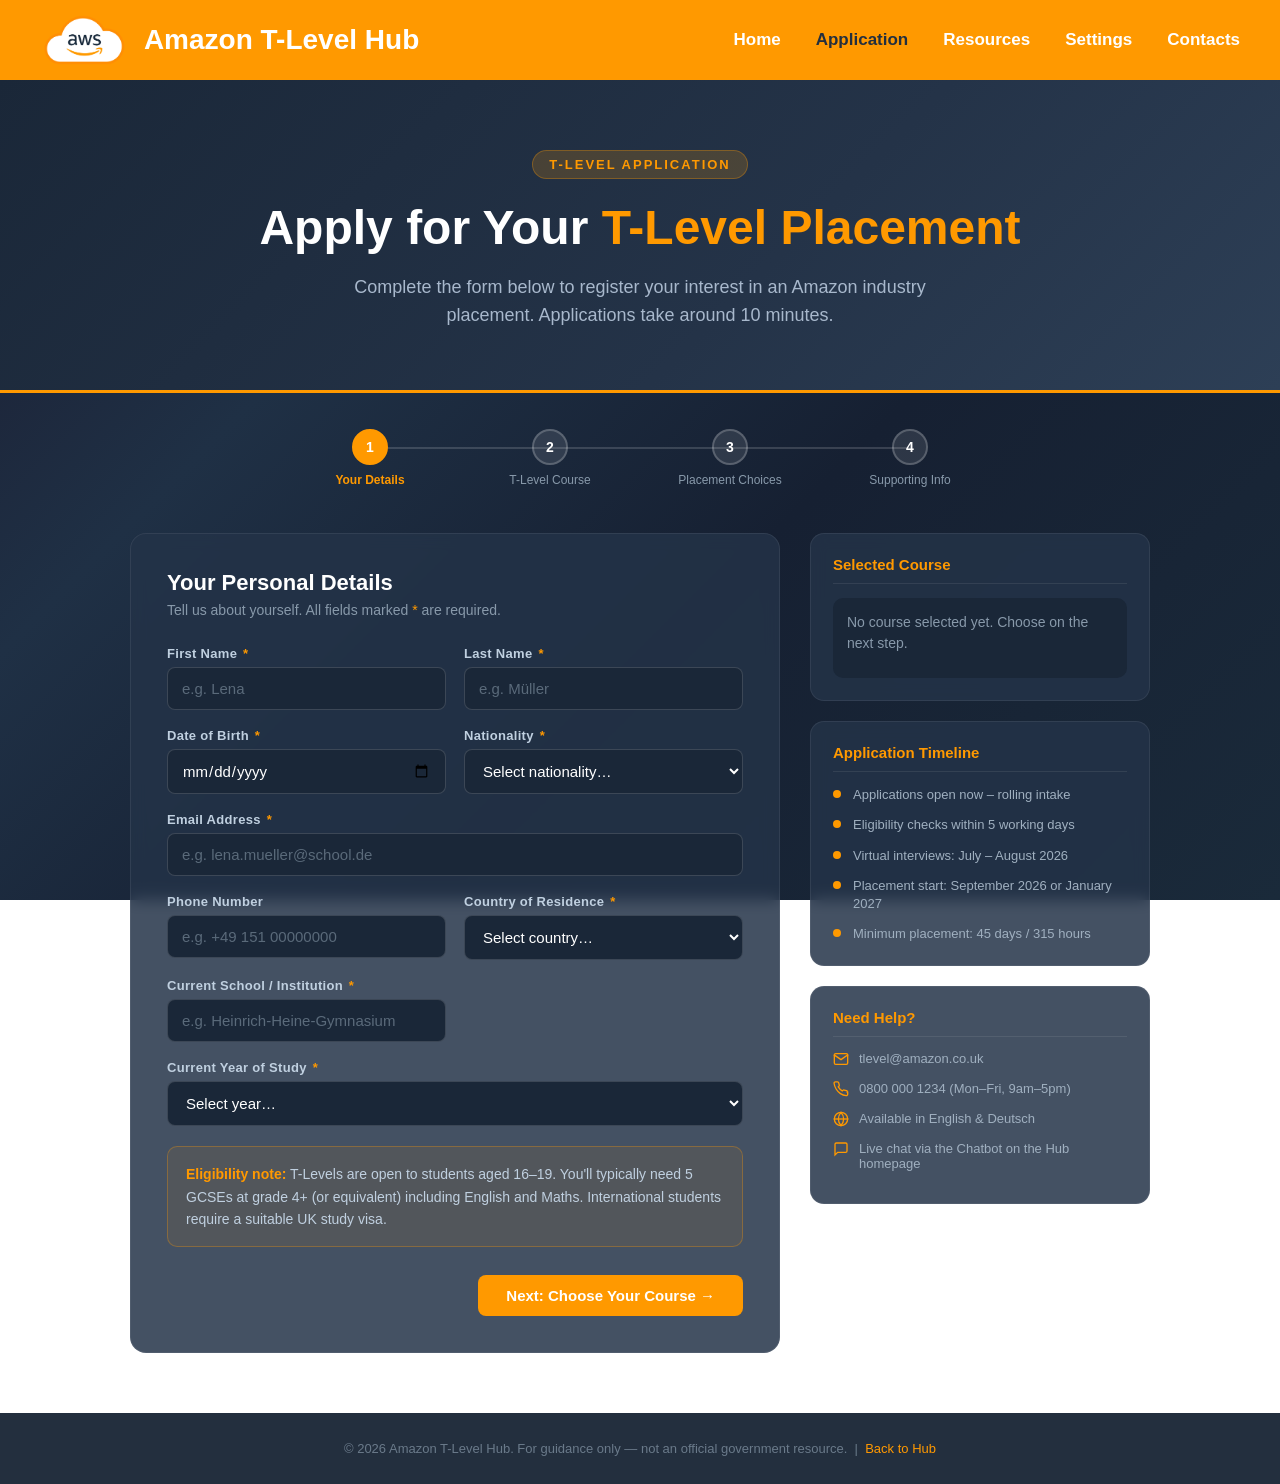
==== commit 11fa3413: "Add changes" ====
--- a/application.html
+++ b/application.html
@@ -682,7 +682,7 @@
         <a href="index.html">Home</a>
         <a href="application.html" class="active">Application</a>
         <a href="resources.html">Resources</a>
-        <a href="index.html#chatbot">Chatbot</a>
+
         <a href="#" id="settingsBtn">Settings</a>
         <a href="#" id="contactsNavBtn">Contacts</a>
     </nav>
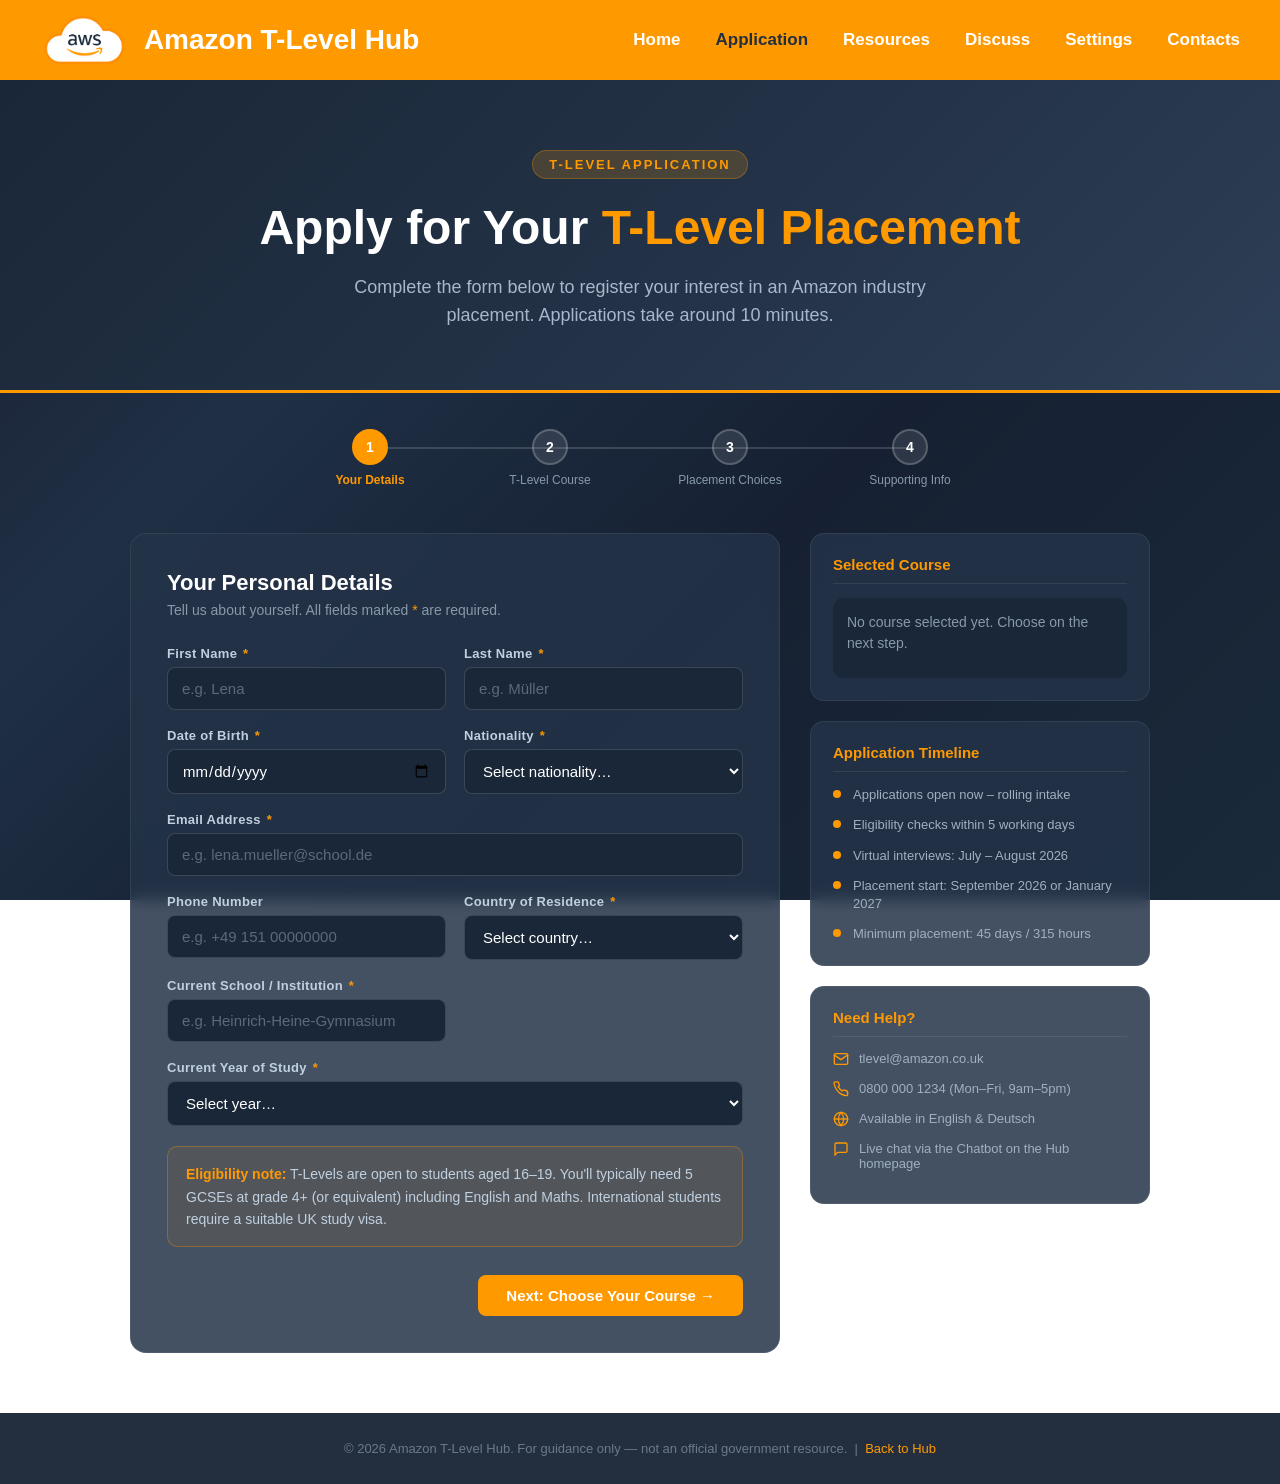
==== commit 290cce1c: "updates and new files and backend" ====
--- a/application.html
+++ b/application.html
@@ -1,6 +1,247 @@
 <!DOCTYPE html>
 <html lang="en">
 <head>
+        <script>
+/*
+     * Amazon T-Level Hub — Shared Icon Library
+     * -----------------------------------------
+     * Replaces the site's old emoji icons (✕ 🔍 🏛️ 📄 🎓 💻 📖 ☁️ 🚀 👤 📊 💼
+     * 🎯 💬 👋 ⚠️ 🏥 🔬 🌐 ✓ etc.) with a single shared SVG sprite, in the same
+     * outline style already used for the course icons (24x24, 2px stroke,
+     * square caps/joins, colour via currentColor).
+     *
+     * The sprite is embedded inline below (not fetched from icons.svg) so it
+     * keeps working when pages are opened directly from disk. assets/icons.svg
+     * is kept as the canonical, human-editable source — if you change an icon,
+     * edit icons.svg first, then copy the <symbol> block(s) into ICON_SPRITE
+     * here so the two stay in sync.
+     *
+     * Usage:
+     *   1) Static HTML:      <i data-icon="search"></i>
+     *                         <i data-icon="check" data-size="16" data-color="#ff9900"></i>
+     *      icons.js auto-replaces every [data-icon] element on DOMContentLoaded,
+     *      and again whenever refreshIcons() is called (for content you build
+     *      dynamically after that, e.g. innerHTML re-renders).
+     *
+     *   2) From JavaScript:  el.innerHTML = Icon('rocket', { size: 16 });
+     *      Useful when building HTML strings/template literals at runtime
+     *      (e.g. resource link lists in resources.html).
+     */
+    
+    const ICON_SPRITE = `<svg xmlns="http://www.w3.org/2000/svg" style="display:none" aria-hidden="true">
+    
+      <symbol id="icon-close" viewBox="0 0 24 24">
+        <line x1="18" y1="6" x2="6" y2="18"/>
+        <line x1="6" y1="6" x2="18" y2="18"/>
+      </symbol>
+    
+      <symbol id="icon-search" viewBox="0 0 24 24">
+        <circle cx="11" cy="11" r="8"/>
+        <line x1="21" y1="21" x2="16.65" y2="16.65"/>
+      </symbol>
+    
+      <symbol id="icon-bank" viewBox="0 0 24 24">
+        <polygon points="12 3 2 9 22 9"/>
+        <line x1="4" y1="9" x2="4" y2="19"/>
+        <line x1="8" y1="9" x2="8" y2="19"/>
+        <line x1="16" y1="9" x2="16" y2="19"/>
+        <line x1="20" y1="9" x2="20" y2="19"/>
+        <line x1="2" y1="22" x2="22" y2="22"/>
+      </symbol>
+    
+      <symbol id="icon-file" viewBox="0 0 24 24">
+        <path d="M14 2H6a2 2 0 0 0-2 2v16a2 2 0 0 0 2 2h12a2 2 0 0 0 2-2V8z"/>
+        <polyline points="14 2 14 8 20 8"/>
+        <line x1="8" y1="13" x2="16" y2="13"/>
+        <line x1="8" y1="17" x2="16" y2="17"/>
+      </symbol>
+    
+      <symbol id="icon-graduation-cap" viewBox="0 0 24 24">
+        <path d="M22 10v6M2 10l10-5 10 5-10 5z"/>
+        <path d="M6 12v5c3 3 9 3 12 0v-5"/>
+      </symbol>
+    
+      <symbol id="icon-monitor" viewBox="0 0 24 24">
+        <rect x="2" y="3" width="20" height="14" rx="0"/>
+        <polyline points="8 21 12 17 16 21"/>
+        <line x1="2" y1="17" x2="22" y2="17"/>
+      </symbol>
+    
+      <symbol id="icon-book" viewBox="0 0 24 24">
+        <path d="M2 3h6a4 4 0 0 1 4 4v14a3 3 0 0 0-3-3H2z"/>
+        <path d="M22 3h-6a4 4 0 0 0-4 4v14a3 3 0 0 1 3-3h7z"/>
+      </symbol>
+    
+      <symbol id="icon-cloud" viewBox="0 0 24 24">
+        <path d="M18 10h-1.26A8 8 0 1 0 9 20h9a5 5 0 0 0 0-10z"/>
+      </symbol>
+    
+      <symbol id="icon-rocket" viewBox="0 0 24 24">
+        <path d="M12 15l-3-3a22 22 0 0 1 2-3.95A12.88 12.88 0 0 1 22 2c0 2.72-.78 7.5-6 11a22.35 22.35 0 0 1-4 2z"/>
+        <path d="M9 12H4s.55-3.03 2-4c1.62-1.08 5 0 5 0"/>
+        <path d="M12 15v5s3.03-.55 4-2c1.08-1.62 0-5 0-5"/>
+        <path d="M4.5 16.5c-1.5 1.26-2 5-2 5s3.74-.5 5-2"/>
+      </symbol>
+    
+      <symbol id="icon-user" viewBox="0 0 24 24">
+        <circle cx="12" cy="8" r="4"/>
+        <path d="M4 21v-1a8 8 0 0 1 16 0v1"/>
+      </symbol>
+    
+      <symbol id="icon-bar-chart" viewBox="0 0 24 24">
+        <line x1="18" y1="20" x2="18" y2="10"/>
+        <line x1="12" y1="20" x2="12" y2="4"/>
+        <line x1="6" y1="20" x2="6" y2="14"/>
+        <line x1="2" y1="20" x2="22" y2="20"/>
+      </symbol>
+    
+      <symbol id="icon-briefcase" viewBox="0 0 24 24">
+        <rect x="2" y="7" width="20" height="14" rx="0"/>
+        <path d="M16 7V5a2 2 0 0 0-2-2h-4a2 2 0 0 0-2 2v2"/>
+        <line x1="12" y1="12" x2="12" y2="16"/>
+        <line x1="10" y1="14" x2="14" y2="14"/>
+      </symbol>
+    
+      <symbol id="icon-target" viewBox="0 0 24 24">
+        <circle cx="12" cy="12" r="10"/>
+        <circle cx="12" cy="12" r="6"/>
+        <circle cx="12" cy="12" r="2"/>
+      </symbol>
+    
+      <symbol id="icon-message-circle" viewBox="0 0 24 24">
+        <path d="M21 15a2 2 0 0 1-2 2H7l-4 4V5a2 2 0 0 1 2-2h14a2 2 0 0 1 2 2z"/>
+      </symbol>
+    
+      <symbol id="icon-wave" viewBox="0 0 24 24">
+        <path d="M8 13V6a2 2 0 0 1 4 0v6"/>
+        <path d="M12 12V4a2 2 0 0 1 4 0v8"/>
+        <path d="M16 12.5V7a2 2 0 0 1 4 0v7c0 4-2.5 7-7 7h-1c-4 0-5.5-1-7-4l-2.3-4.5a1.7 1.7 0 0 1 .7-2.3 1.7 1.7 0 0 1 2.2.5L8 13"/>
+      </symbol>
+    
+      <symbol id="icon-alert-triangle" viewBox="0 0 24 24">
+        <path d="M10.29 3.86L1.82 18a2 2 0 0 0 1.71 3h16.94a2 2 0 0 0 1.71-3L13.71 3.86a2 2 0 0 0-3.42 0z"/>
+        <line x1="12" y1="9" x2="12" y2="13"/>
+        <line x1="12" y1="17" x2="12.01" y2="17"/>
+      </symbol>
+    
+      <symbol id="icon-hospital" viewBox="0 0 24 24">
+        <rect x="4" y="2" width="16" height="20" rx="0"/>
+        <line x1="12" y1="8" x2="12" y2="14"/>
+        <line x1="9" y1="11" x2="15" y2="11"/>
+      </symbol>
+    
+      <symbol id="icon-flask" viewBox="0 0 24 24">
+        <path d="M9 2v6l-5 9a2 2 0 0 0 1.74 3h12.52A2 2 0 0 0 20 17l-5-9V2"/>
+        <line x1="8.5" y1="2" x2="15.5" y2="2"/>
+        <line x1="7" y1="16" x2="17" y2="16"/>
+      </symbol>
+    
+      <symbol id="icon-globe" viewBox="0 0 24 24">
+        <circle cx="12" cy="12" r="10"/>
+        <line x1="2" y1="12" x2="22" y2="12"/>
+        <path d="M12 2a15.3 15.3 0 0 1 4 10 15.3 15.3 0 0 1-4 10 15.3 15.3 0 0 1-4-10 15.3 15.3 0 0 1 4-10z"/>
+      </symbol>
+    
+      <symbol id="icon-check" viewBox="0 0 24 24">
+        <polyline points="20 6 9 17 4 12"/>
+      </symbol>
+    
+      <symbol id="icon-dot" viewBox="0 0 24 24">
+        <circle cx="12" cy="12" r="8"/>
+      </symbol>
+    
+      <symbol id="icon-arrow-right" viewBox="0 0 24 24">
+        <line x1="4" y1="12" x2="20" y2="12"/>
+        <polyline points="13 5 20 12 13 19"/>
+      </symbol>
+    
+      <symbol id="icon-arrow-left" viewBox="0 0 24 24">
+        <line x1="20" y1="12" x2="4" y2="12"/>
+        <polyline points="11 5 4 12 11 19"/>
+      </symbol>
+    
+      <symbol id="icon-arrow-up-right" viewBox="0 0 24 24">
+        <line x1="7" y1="17" x2="17" y2="7"/>
+        <polyline points="7 7 17 7 17 17"/>
+      </symbol>
+    
+      <symbol id="icon-sun" viewBox="0 0 24 24">
+        <circle cx="12" cy="12" r="5"/>
+        <line x1="12" y1="1" x2="12" y2="3"/>
+        <line x1="12" y1="21" x2="12" y2="23"/>
+        <line x1="4.22" y1="4.22" x2="5.64" y2="5.64"/>
+        <line x1="18.36" y1="18.36" x2="19.78" y2="19.78"/>
+        <line x1="1" y1="12" x2="3" y2="12"/>
+        <line x1="21" y1="12" x2="23" y2="12"/>
+        <line x1="4.22" y1="19.78" x2="5.64" y2="18.36"/>
+        <line x1="18.36" y1="5.64" x2="19.78" y2="4.22"/>
+      </symbol>
+    
+      <symbol id="icon-moon" viewBox="0 0 24 24">
+        <path d="M21 12.79A9 9 0 1 1 11.21 3 7 7 0 0 0 21 12.79z"/>
+      </symbol>
+    
+      <symbol id="icon-star" viewBox="0 0 24 24">
+        <polygon points="12 2 15.09 8.26 22 9.27 17 14.14 18.18 21.02 12 17.77 5.82 21.02 7 14.14 2 9.27 8.91 8.26 12 2"/>
+      </symbol>
+    
+    </svg>`;
+    
+    (function injectSprite() {
+        function inject() {
+            if (document.getElementById('shared-icon-sprite')) return;
+            const wrap = document.createElement('div');
+            wrap.id = 'shared-icon-sprite';
+            wrap.style.display = 'none';
+            wrap.innerHTML = ICON_SPRITE;
+            document.body.insertAdjacentElement('afterbegin', wrap);
+        }
+        if (document.body) inject();
+        else document.addEventListener('DOMContentLoaded', inject);
+    })();
+    
+    /**
+     * Build an inline <svg> string referencing a sprite symbol.
+     * @param {string} name - icon name, e.g. "search" (symbol id is "icon-search")
+     * @param {object} [opts]
+     * @param {number|string} [opts.size=20] - width & height in px
+     * @param {string} [opts.color='currentColor'] - stroke colour
+     * @param {string} [opts.fill='none'] - fill colour
+     * @param {string} [opts.className=''] - extra class names
+     */
+    function Icon(name, opts) {
+        opts = opts || {};
+        const size = opts.size || 20;
+        const color = opts.color || 'currentColor';
+        const fill = opts.fill || 'none';
+        const cls = 'icon' + (opts.className ? ' ' + opts.className : '');
+        return '<svg class="' + cls + '" width="' + size + '" height="' + size +
+            '" viewBox="0 0 24 24" fill="' + fill + '" stroke="' + color +
+            '" stroke-width="2" stroke-linecap="square" stroke-linejoin="miter" aria-hidden="true">' +
+            '<use href="#icon-' + name + '"></use></svg>';
+    }
+    
+    /** Replace every [data-icon] element's content with its SVG icon. */
+    function refreshIcons(root) {
+        const scope = root || document;
+        scope.querySelectorAll('[data-icon]').forEach(function (el) {
+            const name = el.getAttribute('data-icon');
+            if (!name) return;
+            el.innerHTML = Icon(name, {
+                size: el.getAttribute('data-size') || undefined,
+                color: el.getAttribute('data-color') || undefined,
+                fill: el.getAttribute('data-fill') || undefined,
+                className: el.getAttribute('data-icon-class') || undefined,
+            });
+            el.removeAttribute('data-icon-rendered-pending');
+        });
+    }
+    
+    document.addEventListener('DOMContentLoaded', function () {
+        refreshIcons();
+    });
+    
+    </script>
 <meta charset="UTF-8">
 <meta name="viewport" content="width=device-width, initial-scale=1.0">
 <title>Apply – Amazon T-Level Hub</title>
@@ -589,6 +830,17 @@
 
 body.light-theme .btn-primary:hover { background: #1a252f !important; }
 
+body.light-theme #sendContactMessage,
+body.light-theme #sendFeedbackMessage {
+    background: #232f3e !important;
+    color: #ffffff !important;
+}
+
+body.light-theme #sendContactMessage:hover,
+body.light-theme #sendFeedbackMessage:hover {
+    background: #1a252f !important;
+}
+
 body.light-theme .btn-secondary {
     color: #555555 !important;
     border-color: #cccccc !important;
@@ -668,50 +920,261 @@
     stroke: #ff9900 !important;
 }
 
+/* ===== HIGH CONTRAST ===== */
+body.high-contrast {
+    background: #000000 !important;
+    color: #ffffff !important;
+}
+body.high-contrast .top-nav {
+    background: #000000 !important;
+    border-bottom: 2px solid #ffff00 !important;
+}
+body.high-contrast .top-nav nav a,
+body.high-contrast .site-title { color: #ffff00 !important; }
+body.high-contrast .hero {
+    background: #000000 !important;
+    border-bottom: 2px solid #ffff00 !important;
+}
+body.high-contrast .hero h1,
+body.high-contrast .hero h1 span,
+body.high-contrast .hero p { color: #ffffff !important; }
+body.high-contrast .hero-tag {
+    background: #000000 !important;
+    color: #ffff00 !important;
+    border-color: #ffff00 !important;
+}
+body.high-contrast .form-card,
+body.high-contrast .sidebar-card {
+    background: #000000 !important;
+    border: 2px solid #ffff00 !important;
+    color: #ffffff !important;
+}
+body.high-contrast .form-card h2 { color: #ffffff !important; }
+body.high-contrast .form-card .section-desc { color: #cccccc !important; }
+body.high-contrast .field label { color: #ffffff !important; }
+body.high-contrast .field input,
+body.high-contrast .field select,
+body.high-contrast .field textarea {
+    background: #000000 !important;
+    border: 2px solid #ffff00 !important;
+    color: #ffffff !important;
+}
+body.high-contrast .course-option + label {
+    background: #000000 !important;
+    border: 2px solid #ffffff !important;
+    color: #ffffff !important;
+}
+body.high-contrast .course-option:checked + label {
+    border-color: #ffff00 !important;
+}
+body.high-contrast .course-name { color: #ffffff !important; }
+body.high-contrast .course-sector { color: #cccccc !important; }
+body.high-contrast .eligibility-box {
+    background: #000000 !important;
+    border: 2px solid #ffff00 !important;
+    color: #ffffff !important;
+}
+body.high-contrast .eligibility-box strong { color: #ffff00 !important; }
+body.high-contrast .btn-primary {
+    background: #ffff00 !important;
+    color: #000000 !important;
+}
+body.high-contrast .btn-secondary {
+    color: #ffffff !important;
+    border: 2px solid #ffffff !important;
+}
+body.high-contrast .sidebar-card h3 { color: #ffff00 !important; }
+body.high-contrast .course-preview {
+    background: #111111 !important;
+    color: #ffffff !important;
+}
+body.high-contrast .course-preview strong { color: #ffff00 !important; }
+body.high-contrast .timeline-list li { color: #ffffff !important; }
+body.high-contrast .timeline-dot { background: #ffff00 !important; }
+body.high-contrast .contact-item { color: #ffffff !important; }
+body.high-contrast .step-num {
+    background: #000000 !important;
+    border: 2px solid #ffffff !important;
+    color: #ffffff !important;
+}
+body.high-contrast .step.active .step-num {
+    background: #ffff00 !important;
+    border-color: #ffff00 !important;
+    color: #000000 !important;
+}
+body.high-contrast .step.done .step-num {
+    background: #00ff00 !important;
+    border-color: #00ff00 !important;
+    color: #000000 !important;
+}
+body.high-contrast .step-label { color: #cccccc !important; }
+body.high-contrast .step.active .step-label { color: #ffff00 !important; }
+body.high-contrast .site-footer {
+    background: #000000 !important;
+    border-top: 2px solid #ffff00 !important;
+    color: #ffffff !important;
+}
+body.high-contrast .check-row { color: #ffffff !important; }
+
+/* Additional high-contrast fixes */
+body.high-contrast .hero p { color: #ffffff !important; }
+body.high-contrast .hero-tag {
+    background: #000000 !important;
+    color: #ffff00 !important;
+    border-color: #ffff00 !important;
+}
+body.high-contrast .form-card h2 { color: #ffffff !important; }
+body.high-contrast .form-card .section-desc { color: #cccccc !important; }
+body.high-contrast .field label { color: #ffffff !important; }
+body.high-contrast .field input::placeholder,
+body.high-contrast .field textarea::placeholder { color: #888888 !important; }
+body.high-contrast .field select option { background: #000000 !important; color: #ffffff !important; }
+body.high-contrast .course-option + label {
+    background: #000000 !important;
+    border: 2px solid #ffffff !important;
+    color: #ffffff !important;
+}
+body.high-contrast .course-option + label:hover { border-color: #ffff00 !important; }
+body.high-contrast .course-option:checked + label {
+    border-color: #ffff00 !important;
+    background: rgba(255,255,0,0.1) !important;
+}
+body.high-contrast .course-name { color: #ffffff !important; }
+body.high-contrast .course-sector { color: #cccccc !important; }
+body.high-contrast .eligibility-box {
+    background: #000000 !important;
+    border: 2px solid #ffff00 !important;
+    color: #ffffff !important;
+}
+body.high-contrast .eligibility-box strong { color: #ffff00 !important; }
+body.high-contrast .btn-primary {
+    background: #ffff00 !important;
+    color: #000000 !important;
+}
+body.high-contrast .btn-primary:hover { background: #cccc00 !important; }
+body.high-contrast .btn-secondary {
+    color: #ffffff !important;
+    border: 2px solid #ffffff !important;
+}
+body.high-contrast .btn-secondary:hover { color: #ffff00 !important; border-color: #ffff00 !important; }
+body.high-contrast .sidebar-card h3 { color: #ffff00 !important; }
+body.high-contrast .sidebar-card h3 { border-bottom-color: rgba(255,255,255,0.2) !important; }
+body.high-contrast .course-preview {
+    background: #111111 !important;
+    color: #ffffff !important;
+}
+body.high-contrast .course-preview strong { color: #ffff00 !important; }
+body.high-contrast .course-preview.has-content { color: #ffffff !important; }
+body.high-contrast .timeline-list li { color: #ffffff !important; }
+body.high-contrast .timeline-dot { background: #ffff00 !important; }
+body.high-contrast .contact-item { color: #ffffff !important; }
+body.high-contrast .step-num {
+    background: #000000 !important;
+    border: 2px solid #ffffff !important;
+    color: #ffffff !important;
+}
+body.high-contrast .step.active .step-num {
+    background: #ffff00 !important;
+    border-color: #ffff00 !important;
+    color: #000000 !important;
+}
+body.high-contrast .step.done .step-num {
+    background: #00ff00 !important;
+    border-color: #00ff00 !important;
+    color: #000000 !important;
+}
+body.high-contrast .step-label { color: #cccccc !important; }
+body.high-contrast .step.active .step-label { color: #ffff00 !important; }
+body.high-contrast .step:not(:last-child)::after { background: rgba(255,255,255,0.3) !important; }
+body.high-contrast .step.done:not(:last-child)::after { background: #ffff00 !important; }
+body.high-contrast .site-footer {
+    background: #000000 !important;
+    border-top: 2px solid #ffff00 !important;
+    color: #ffffff !important;
+}
+body.high-contrast .site-footer a { color: #ffff00 !important; }
+body.high-contrast .field.error input,
+body.high-contrast .field.error select,
+body.high-contrast .field.error textarea { border-color: #ff4444 !important; }
+body.high-contrast .field .error-msg { color: #ff6666 !important; }
+body.high-contrast #courseError { color: #ff6666 !important; }
+body.high-contrast #decError { color: #ff6666 !important; }
+body.high-contrast .success-icon {
+    background: rgba(0,255,0,0.2) !important;
+    border: 3px solid #00ff00 !important;
+}
+body.high-contrast .success-screen h2 { color: #ffffff !important; }
+body.high-contrast .success-screen p { color: #cccccc !important; }
+body.high-contrast .ref-box {
+    background: rgba(255,255,0,0.1) !important;
+    border: 2px solid #ffff00 !important;
+    color: #ffff00 !important;
+}
+body.high-contrast .next-steps {
+    background: #111111 !important;
+    border: 2px solid #ffff00 !important;
+}
+body.high-contrast .next-steps h3 { color: #ffff00 !important; }
+body.high-contrast .next-steps li { color: #ffffff !important; }
+body.high-contrast .check-row input[type="checkbox"] { accent-color: #ffff00 !important; }
+body.high-contrast .course-icon svg { stroke: #ffff00 !important; }
+body.high-contrast .contact-icon svg { stroke: #ffff00 !important; }
+
 </style>
 </head>
 <body>
 
 <!-- NAV -->
 <nav class="top-nav">
-    <div class="logo">
+    <div class="logo" style="cursor:pointer;" onclick="window.location.href='index.html'">
         <img src="Amazon-Web-Services-AWS-Logo.png" alt="AWS">
         <span class="site-title">Amazon T-Level Hub</span>
     </div>
     <nav>
-        <a href="index.html">Home</a>
-        <a href="application.html" class="active">Application</a>
-        <a href="resources.html">Resources</a>
-
-        <a href="#" id="settingsBtn">Settings</a>
-        <a href="#" id="contactsNavBtn">Contacts</a>
+        <a href="index.html" data-i18n="home">Home</a>
+        <a href="application.html" class="active" data-i18n="apply">Application</a>
+        <a href="resources.html" data-i18n="resources">Resources</a>
+        <a href="chat.html">Discuss</a>
+        <a href="#" id="settingsBtn" data-i18n="settings">Settings</a>
+        <a href="#" id="contactsNavBtn" data-i18n="contacts">Contacts</a>
+        <a href="backend/admin/" id="adminNavBtn" style="display:none;">Admin</a>
     </nav>
 </nav>
+<script>
+(function () {
+    var role = localStorage.getItem('selected-role');
+    var loggedIn = localStorage.getItem('session-token');
+    var btn = document.getElementById('adminNavBtn');
+    if (btn && loggedIn && role === 'administrator') {
+        btn.style.display = '';
+    }
+})();
+</script>
 
 <!-- HERO -->
 <section class="hero">
-    <div class="hero-tag">T-Level Application</div>
-    <h1>Apply for Your <span>T-Level Placement</span></h1>
-    <p>Complete the form below to register your interest in an Amazon industry placement. Applications take around 10 minutes.</p>
+    <div class="hero-tag" data-i18n="heroTag">T-Level Application</div>
+    <h1 data-i18n-html="heroTitle">Apply for Your <span>T-Level Placement</span></h1>
+    <p data-i18n="heroDesc">Complete the form below to register your interest in an Amazon industry placement. Applications take around 10 minutes.</p>
 </section>
 
 <!-- STEPS -->
 <div class="steps-bar" id="stepsBar">
     <div class="step active" id="step-ind-1">
         <div class="step-num">1</div>
-        <div class="step-label">Your Details</div>
+        <div class="step-label" data-i18n="step1">Your Details</div>
     </div>
     <div class="step" id="step-ind-2">
         <div class="step-num">2</div>
-        <div class="step-label">T-Level Course</div>
+        <div class="step-label" data-i18n="step2">T-Level Course</div>
     </div>
     <div class="step" id="step-ind-3">
         <div class="step-num">3</div>
-        <div class="step-label">Placement Choices</div>
+        <div class="step-label" data-i18n="step3">Placement Choices</div>
     </div>
     <div class="step" id="step-ind-4">
         <div class="step-num">4</div>
-        <div class="step-label">Supporting Info</div>
+        <div class="step-label" data-i18n="step4">Supporting Info</div>
     </div>
 </div>
 
@@ -879,7 +1342,7 @@
 
                 </div>
 
-                <div id="courseError" style="display:none;color:#ef9a9a;font-size:13px;margin-top:10px;">⚠ Please select a T-Level course to continue.</div>
+                <div id="courseError" style="display:none;color:#ef9a9a;font-size:13px;margin-top:10px;"><i data-icon="alert-triangle" data-size="14"></i> Please select a T-Level course to continue.</div>
 
                 <div class="form-nav">
                     <button class="btn btn-secondary" onclick="goToPage(1)">← Back</button>
@@ -997,20 +1460,20 @@
                             <label class="check-row"><input type="checkbox" id="dec2"> I agree to the T-Level Hub Privacy Notice and Terms of Use</label>
                             <label class="check-row"><input type="checkbox" id="dec3"> I consent to Amazon contacting me about my application</label>
                         </div>
-                        <span id="decError" style="display:none;color:#ef9a9a;font-size:12px;margin-top:6px;">⚠ Please confirm all declarations to proceed.</span>
+                        <span id="decError" style="display:none;color:#ef9a9a;font-size:12px;margin-top:6px;"><i data-icon="alert-triangle" data-size="13"></i> Please confirm all declarations to proceed.</span>
                     </div>
                 </div>
 
                 <div class="form-nav">
                     <button class="btn btn-secondary" onclick="goToPage(3)">← Back</button>
-                    <button class="btn btn-primary" onclick="submitApplication()">Submit Application ✓</button>
+                    <button class="btn btn-primary" onclick="submitApplication()">Submit Application <i data-icon="check" data-size="15"></i></button>
                 </div>
             </div>
         </div>
 
         <!-- SUCCESS -->
         <div class="success-screen" id="successScreen">
-            <div class="success-icon">✓</div>
+            <div class="success-icon"><i data-icon="check" data-size="36" data-color="#4caf50"></i></div>
             <h2>Application Submitted!</h2>
             <p>Thank you for applying to the Amazon T-Level Hub. We've received your application and will be in touch within 5–7 working days.</p>
             <div class="ref-box" id="refCode">TLH-XXXXXX</div>
@@ -1035,14 +1498,14 @@
     <aside class="sidebar">
 
         <div class="sidebar-card">
-            <h3>Selected Course</h3>
+            <h3 data-i18n="sidebarCourse">Selected Course</h3>
             <div class="course-preview" id="coursePreview">
-                No course selected yet. Choose on the next step.
+                <span data-i18n="sidebarCourseNone">No course selected yet. Choose on the next step.</span>
             </div>
         </div>
 
         <div class="sidebar-card">
-            <h3>Application Timeline</h3>
+            <h3 data-i18n="sidebarTimeline">Application Timeline</h3>
             <ul class="timeline-list">
                 <li><span class="timeline-dot"></span>Applications open now – rolling intake</li>
                 <li><span class="timeline-dot"></span>Eligibility checks within 5 working days</li>
@@ -1053,11 +1516,11 @@
         </div>
 
         <div class="sidebar-card">
-            <h3>Need Help?</h3>
+            <h3 data-i18n="sidebarHelp">Need Help?</h3>
             <div class="contact-item"><span class="contact-icon"><svg xmlns="http://www.w3.org/2000/svg" width="16" height="16" viewBox="0 0 24 24" fill="none" stroke="#ff9900" stroke-width="2" stroke-linecap="square" stroke-linejoin="miter"><path d="M4 4h16c1.1 0 2 .9 2 2v12c0 1.1-.9 2-2 2H4c-1.1 0-2-.9-2-2V6c0-1.1.9-2 2-2z"/><polyline points="22,6 12,13 2,6"/></svg></span> tlevel@amazon.co.uk</div>
 <div class="contact-item"><span class="contact-icon"><svg xmlns="http://www.w3.org/2000/svg" width="16" height="16" viewBox="0 0 24 24" fill="none" stroke="#ff9900" stroke-width="2" stroke-linecap="square" stroke-linejoin="miter"><path d="M22 16.92v3a2 2 0 0 1-2.18 2 19.79 19.79 0 0 1-8.63-3.07A19.5 19.5 0 0 1 4.69 12 19.79 19.79 0 0 1 1.61 3.4 2 2 0 0 1 3.6 1.22h3a2 2 0 0 1 2 1.72 12.84 12.84 0 0 0 .7 2.81 2 2 0 0 1-.45 2.11L7.91 8.91a16 16 0 0 0 6 6l.86-.86a2 2 0 0 1 2.11-.45 12.84 12.84 0 0 0 2.81.7A2 2 0 0 1 21.5 16.92z"/></svg></span> 0800 000 1234 (Mon–Fri, 9am–5pm)</div>
-<div class="contact-item"><span class="contact-icon"><svg xmlns="http://www.w3.org/2000/svg" width="16" height="16" viewBox="0 0 24 24" fill="none" stroke="#ff9900" stroke-width="2" stroke-linecap="square" stroke-linejoin="miter"><circle cx="12" cy="12" r="10"/><line x1="2" y1="12" x2="22" y2="12"/><path d="M12 2a15.3 15.3 0 0 1 4 10 15.3 15.3 0 0 1-4 10 15.3 15.3 0 0 1-4-10 15.3 15.3 0 0 1 4-10z"/></svg></span> Available in English & Deutsch</div>
-<div class="contact-item"><span class="contact-icon"><svg xmlns="http://www.w3.org/2000/svg" width="16" height="16" viewBox="0 0 24 24" fill="none" stroke="#ff9900" stroke-width="2" stroke-linecap="square" stroke-linejoin="miter"><path d="M21 15a2 2 0 0 1-2 2H7l-4 4V5a2 2 0 0 1 2-2h14a2 2 0 0 1 2 2z"/></svg></span> Live chat via the Chatbot on the Hub homepage</div>
+<div class="contact-item"><span class="contact-icon"><svg xmlns="http://www.w3.org/2000/svg" width="16" height="16" viewBox="0 0 24 24" fill="none" stroke="#ff9900" stroke-width="2" stroke-linecap="square" stroke-linejoin="miter"><circle cx="12" cy="12" r="10"/><line x1="2" y1="12" x2="22" y2="12"/><path d="M12 2a15.3 15.3 0 0 1 4 10 15.3 15.3 0 0 1-4 10 15.3 15.3 0 0 1-4-10 15.3 15.3 0 0 1 4-10z"/></svg></span> <span data-i18n="sidebarHelpLang">Available in English & Deutsch</span></div>
+<div class="contact-item"><span class="contact-icon"><svg xmlns="http://www.w3.org/2000/svg" width="16" height="16" viewBox="0 0 24 24" fill="none" stroke="#ff9900" stroke-width="2" stroke-linecap="square" stroke-linejoin="miter"><path d="M21 15a2 2 0 0 1-2 2H7l-4 4V5a2 2 0 0 1 2-2h14a2 2 0 0 1 2 2z"/></svg></span> <span data-i18n="sidebarHelpChat">Live chat via the Chatbot on the Hub homepage</span></div>
         </div>
 
     </aside>
@@ -1065,7 +1528,7 @@
 
 <!-- FOOTER -->
 <footer class="site-footer">
-    <p>© 2026 Amazon T-Level Hub. For guidance only — not an official government resource. &nbsp;|&nbsp; <a href="index.html">Back to Hub</a></p>
+    <p><span data-i18n="footerCopyright">© 2026 Amazon T-Level Hub. For guidance only — not an official government resource.</span> &nbsp;|&nbsp; <a href="index.html" data-i18n="footerBack">Back to Hub</a></p>
 </footer>
 
 <script>
@@ -1192,45 +1655,128 @@
     }
     decErr.style.display = 'none';
 
-    // Hide form pages, show success
-    document.getElementById('page-4').classList.remove('active');
-    document.getElementById('stepsBar').style.display = 'none';
-
-    const ref = 'TLH-' + Math.random().toString(36).substring(2, 8).toUpperCase();
-    document.getElementById('refCode').textContent = ref;
-    document.getElementById('successScreen').classList.add('active');
-
-    window.scrollTo({ top: 0, behavior: 'smooth' });
+    // Gather form data
+    const formData = {
+        first_name: document.getElementById('firstname').value.trim(),
+        last_name: document.getElementById('lastname').value.trim(),
+        date_of_birth: document.getElementById('dob').value,
+        nationality: document.getElementById('nationality').value,
+        email: document.getElementById('email').value.trim(),
+        phone: document.getElementById('phone').value.trim(),
+        country: document.getElementById('country').value,
+        school: document.getElementById('school').value.trim(),
+        year_of_study: document.getElementById('year').value,
+        tlevel_course: document.querySelector('.course-option:checked')?.value || '',
+        preferred_location: document.getElementById('location').value,
+        preferred_start: document.getElementById('start').value,
+        preferred_duration: document.getElementById('duration').value,
+        req_accommodation: document.getElementById('req-accommodation').checked,
+        req_transport: document.getElementById('req-transport').checked,
+        req_visa: document.getElementById('req-visa').checked,
+        req_language: document.getElementById('req-language').checked,
+        heard_from: document.getElementById('heardFrom').value,
+        motivation: document.getElementById('motivation').value.trim(),
+        skills: document.getElementById('skills').value.trim(),
+        additional_needs: document.getElementById('needs').value.trim(),
+        declarations_accurate: dec1,
+        declarations_privacy: dec2,
+        declarations_contact: dec3
+    };
+
+    const submitBtn = document.querySelector('.form-card .btn-primary');
+    const originalText = submitBtn.textContent;
+    submitBtn.textContent = 'Submitting...';
+    submitBtn.disabled = true;
+
+    // Backend API base URL – uses the Python Flask server (backend_server.py)
+    const API_BASE = (location.hostname === 'localhost' || location.hostname === '127.0.0.1')
+        ? 'http://localhost:5000'
+        : '';
+
+    fetch(API_BASE + '/api/application', {
+        method: 'POST',
+        headers: { 'Content-Type': 'application/json' },
+        body: JSON.stringify(formData)
+    })
+    .then(function(res) { return res.json(); })
+    .then(function(data) {
+        if (data.error) {
+            var errMsg = data.message || 'An error occurred. Please try again.';
+            if (data.validation_errors) {
+                errMsg = data.validation_errors.join('\n');
+            }
+            alert('Error: ' + errMsg);
+            submitBtn.textContent = originalText;
+            submitBtn.disabled = false;
+            return;
+        }
+
+        // Show success with real reference number
+        document.getElementById('page-4').classList.remove('active');
+        document.getElementById('stepsBar').style.display = 'none';
+        document.getElementById('refCode').textContent = data.application.ref_number;
+        document.getElementById('successScreen').classList.add('active');
+        window.scrollTo({ top: 0, behavior: 'smooth' });
+    })
+    .catch(function(err) {
+        alert('Connection error. Please check your internet and try again.');
+        submitBtn.textContent = originalText;
+        submitBtn.disabled = false;
+    });
 }
 </script>
 
 <!-- ===== CONTACTS MODAL ===== -->
 <div class="modal-overlay" id="contactsOverlay" style="display:none;position:fixed;top:0;left:0;width:100%;height:100%;background:rgba(0,0,0,0.5);z-index:2000;justify-content:center;align-items:center;">
-    <div class="modal-box" style="background:#ffffff;color:#232f3e;width:90%;max-width:420px;border-radius:8px;padding:25px 30px;box-shadow:0 10px 30px rgba(0,0,0,0.3);">
+    <div style="background:#ffffff;color:#232f3e;width:90%;max-width:420px;border-radius:8px;padding:25px 30px;box-shadow:0 10px 30px rgba(0,0,0,0.3);">
         <div style="display:flex;justify-content:space-between;align-items:center;border-bottom:1px solid #d5dbdb;padding-bottom:12px;margin-bottom:15px;">
-            <h2 style="margin:0;font-size:20px;">Contact Us</h2>
+            <h2 style="margin:0;font-size:20px;" id="contactsModalTitle">Contact Us</h2>
             <button id="closeContacts" style="background:none;border:none;font-size:26px;cursor:pointer;color:#232f3e;line-height:1;">&times;</button>
         </div>
-        <div style="margin-bottom:16px;">
-            <label style="font-size:13px;font-weight:600;display:block;margin-bottom:6px;">Email Address</label>
-            <input type="email" id="contactEmail" placeholder="Enter your email address"
-                style="width:100%;padding:12px;border-radius:8px;border:1px solid #ccc;font-size:15px;box-sizing:border-box;">
+        <div style="display:flex;gap:0;margin-bottom:20px;background:rgba(0,0,0,0.06);border-radius:10px;padding:4px;width:fit-content;">
+            <button id="tabContact" onclick="switchContactTab('contact')" style="padding:8px 22px;border:none;border-radius:8px;font-size:14px;font-weight:600;cursor:pointer;background:#232f3e;color:#fff;transition:.2s;font-family:Arial,sans-serif;">Contact Us</button>
+            <button id="tabFeedback" onclick="switchContactTab('feedback')" style="padding:8px 22px;border:none;border-radius:8px;font-size:14px;font-weight:600;cursor:pointer;background:transparent;color:rgba(0,0,0,0.4);transition:.2s;font-family:Arial,sans-serif;">Feedback</button>
         </div>
-        <div style="margin-bottom:16px;">
-            <label style="font-size:13px;font-weight:600;display:block;margin-bottom:6px;">Subject</label>
-            <input type="text" id="contactSubject" placeholder="What is your question about?"
-                style="width:100%;padding:12px;border-radius:8px;border:1px solid #ccc;font-size:15px;box-sizing:border-box;">
+        <div id="contactForm">
+            <div style="margin-bottom:16px;">
+                <label style="font-size:13px;font-weight:600;display:block;margin-bottom:6px;">Email Address</label>
+                <input type="email" id="contactEmail" placeholder="Enter your email address" style="width:100%;padding:12px;border-radius:8px;border:1px solid #ccc;font-size:15px;box-sizing:border-box;">
+            </div>
+            <div style="margin-bottom:16px;">
+                <label style="font-size:13px;font-weight:600;display:block;margin-bottom:6px;">Subject</label>
+                <input type="text" id="contactSubject" placeholder="What is your question about?" style="width:100%;padding:12px;border-radius:8px;border:1px solid #ccc;font-size:15px;box-sizing:border-box;">
+            </div>
+            <div style="margin-bottom:16px;">
+                <label style="font-size:13px;font-weight:600;display:block;margin-bottom:6px;">Message</label>
+                <textarea id="contactMessage" rows="5" placeholder="Ask a question about T-Levels, industry placements, career pathways, applications, or support..." style="width:100%;padding:12px;border-radius:8px;border:1px solid #ccc;font-size:15px;box-sizing:border-box;resize:vertical;font-family:Arial,sans-serif;"></textarea>
+            </div>
+            <div>
+                <button id="sendContactMessage" style="background:#ff9900;color:white;border:none;padding:12px 24px;border-radius:8px;cursor:pointer;font-weight:bold;font-size:15px;">Submit Enquiry</button>
+            </div>
         </div>
-        <div style="margin-bottom:16px;">
-            <label style="font-size:13px;font-weight:600;display:block;margin-bottom:6px;">Message</label>
-            <textarea id="contactMessage" rows="5" placeholder="Ask a question about T-Levels, industry placements, career pathways, applications, or support..."
-                style="width:100%;padding:12px;border-radius:8px;border:1px solid #ccc;font-size:15px;box-sizing:border-box;resize:vertical;font-family:Arial,sans-serif;"></textarea>
-        </div>
-        <div>
-            <button id="sendContactMessage"
-                style="background:#ff9900;color:white;border:none;padding:12px 24px;border-radius:8px;cursor:pointer;font-weight:bold;font-size:15px;transition:.3s;">
-                Submit Enquiry
-            </button>
+        <div id="feedbackForm" style="display:none;">
+            <div style="margin-bottom:16px;">
+                <label style="font-size:13px;font-weight:600;display:block;margin-bottom:6px;">Email Address</label>
+                <input type="email" id="feedbackEmail" placeholder="Enter your email address" style="width:100%;padding:12px;border-radius:8px;border:1px solid #ccc;font-size:15px;box-sizing:border-box;">
+            </div>
+            <div style="margin-bottom:16px;">
+                <label style="font-size:13px;font-weight:600;display:block;margin-bottom:6px;">How would you rate your experience?</label>
+                <select id="feedbackRating" style="width:100%;padding:12px;border-radius:8px;border:1px solid #ccc;font-size:15px;">
+                    <option value="">Select a rating...</option>
+                    <option>⭐ Poor</option>
+                    <option>⭐⭐ Fair</option>
+                    <option>⭐⭐⭐ Good</option>
+                    <option>⭐⭐⭐⭐ Very Good</option>
+                    <option>⭐⭐⭐⭐⭐ Excellent</option>
+                </select>
+            </div>
+            <div style="margin-bottom:16px;">
+                <label style="font-size:13px;font-weight:600;display:block;margin-bottom:6px;">Your Feedback</label>
+                <textarea id="feedbackMessage" rows="5" placeholder="Tell us what you think about the portal, what works well, or what could be improved..." style="width:100%;padding:12px;border-radius:8px;border:1px solid #ccc;font-size:15px;box-sizing:border-box;resize:vertical;font-family:Arial,sans-serif;"></textarea>
+            </div>
+            <div>
+                <button id="sendFeedbackMessage" style="background:#ff9900;color:white;border:none;padding:12px 24px;border-radius:8px;cursor:pointer;font-weight:bold;font-size:15px;">Submit Feedback</button>
+            </div>
         </div>
     </div>
 </div>
@@ -1243,32 +1789,310 @@
             <button id="closeSettings" style="background:none;border:none;font-size:26px;cursor:pointer;color:#232f3e;line-height:1;">&times;</button>
         </div>
         <div style="margin-bottom:20px;">
-            <h3 style="font-size:16px;margin-bottom:10px;">Font Size</h3>
+            <h3 style="font-size:16px;margin-bottom:10px;" data-i18n="settingsLanguage">Language</h3>
+            <select id="languageSelect" style="width:100%;padding:10px 12px;border-radius:6px;border:1px solid #ccc;font-size:15px;background:#fff;">
+                <option value="en">English</option>
+                <option value="de">Deutsch</option>
+                <option value="hi">हिन्दी</option>
+                <option value="es">Español</option>
+                <option value="ar">العربية</option>
+            </select>
+        </div>
+        <div style="margin-bottom:20px;">
+            <h3 style="font-size:16px;margin-bottom:10px;" data-i18n="settingsFontSize">Font Size</h3>
             <div style="display:flex;gap:10px;">
                 <button id="fontDecrease" style="min-width:70px;padding:8px 12px;border-radius:6px;cursor:pointer;border:1px solid #ccc;">−</button>
-                <button id="fontReset" style="min-width:70px;padding:8px 12px;border-radius:6px;cursor:pointer;border:1px solid #ccc;">Reset</button>
+                <button id="fontReset" style="min-width:70px;padding:8px 12px;border-radius:6px;cursor:pointer;border:1px solid #ccc;" data-i18n="settingsFontReset">Reset</button>
                 <button id="fontIncrease" style="min-width:70px;padding:8px 12px;border-radius:6px;cursor:pointer;border:1px solid #ccc;">+</button>
             </div>
         </div>
         <div style="margin-bottom:20px;">
-            <h3 style="font-size:16px;margin-bottom:10px;">Accessibility</h3>
+            <h3 style="font-size:16px;margin-bottom:10px;" data-i18n="settingsAccessibility">Accessibility</h3>
             <label style="display:flex;align-items:center;gap:12px;margin-bottom:10px;cursor:pointer;">
-                <input type="checkbox" id="highContrastToggle" style="width:18px;height:18px;"> High contrast mode
+                <input type="checkbox" id="highContrastToggle" style="width:18px;height:18px;"> <span data-i18n="settingsHighContrast">High contrast mode</span>
             </label>
             <label style="display:flex;align-items:center;gap:12px;margin-bottom:10px;cursor:pointer;">
-                <input type="checkbox" id="underlineLinksToggle" style="width:18px;height:18px;"> Underline all links
+                <input type="checkbox" id="underlineLinksToggle" style="width:18px;height:18px;"> <span data-i18n="settingsUnderlineLinks">Underline all links</span>
             </label>
             <label style="display:flex;align-items:center;gap:12px;cursor:pointer;margin-bottom:10px;">
-                <input type="checkbox" id="reduceMotionToggle" style="width:18px;height:18px;"> Reduce motion/animations
+                <input type="checkbox" id="reduceMotionToggle" style="width:18px;height:18px;"> <span data-i18n="settingsReduceMotion">Reduce motion/animations</span>
             </label>
             <label style="display:flex;align-items:center;gap:12px;margin-bottom:10px;cursor:pointer;">
-                <input type="checkbox" id="lightThemeToggle" style="width:18px;height:18px;"> Light theme (AWS style)
+                <input type="checkbox" id="lightThemeToggle" style="width:18px;height:18px;"> <span>Light theme</span>
             </label>
         </div>
     </div>
 </div>
 
-<script>
+    <script>
+// ===== LANGUAGE SWITCHING =====
+const rtlLanguages = ["ar"];
+const translations = {
+   en: {
+        home: "Home",
+        apply: "Application",
+        resources: "Resources",
+        settings: "Settings",
+        contacts: "Contacts",
+        settingsTitle: "Settings",
+        settingsLanguage: "Language",
+        settingsFontSize: "Font Size",
+        settingsFontReset: "Reset",
+        settingsAccessibility: "Accessibility",
+        settingsHighContrast: "High contrast mode",
+        settingsUnderlineLinks: "Underline all links",
+        settingsReduceMotion: "Reduce motion/animations",
+        contactsTitle: "Contact Us",
+        contactsEmail: "Email Address",
+        contactsEmailPlaceholder: "Enter your email address",
+        contactsSubject: "Subject",
+        contactsSubjectPlaceholder: "What is your question about?",
+        contactsMessage: "Message",
+        contactsMessagePlaceholder: "Ask a question about T-Levels, industry placements, career pathways, applications, or support...",
+        contactsSubmit: "Submit Enquiry",
+        contactsAlertComplete: "Please complete all fields.",
+        contactsAlertThanks: "Thank you for your enquiry. A member of the T-Level support team will contact you shortly.",
+        footerCopyright: "© 2026 Amazon T-Level Hub. For guidance only — not an official government resource.",
+        footerBack: "Back to Hub",
+        heroTag: "T-Level Application",
+        heroTitle: "Apply for Your <span>T-Level Placement</span>",
+        heroDesc: "Complete the form below to register your interest in an Amazon industry placement. Applications take around 10 minutes.",
+        step1: "Your Details",
+        step2: "T-Level Course",
+        step3: "Placement Choices",
+        step4: "Supporting Info",
+        sidebarCourse: "Selected Course",
+        sidebarCourseNone: "No course selected yet. Choose on the next step.",
+        sidebarTimeline: "Application Timeline",
+        sidebarHelp: "Need Help?",
+        sidebarHelpChat: "Live chat via the Chatbot on the Hub homepage",
+        sidebarHelpLang: "Available in English & Deutsch",
+        nextBtn: "Next",
+        backBtn: "Back",
+        submitBtn: "Submit Application",
+        eligibilityNote: "T-Levels are open to students aged 16–19. You'll typically need 5 GCSEs at grade 4+ (or equivalent) including English and Maths."
+    },
+    de: {
+        home: "Startseite",
+        apply: "Bewerbung",
+        resources: "Ressourcen",
+        settings: "Einstellungen",
+        contacts: "Kontakt",
+        settingsTitle: "Einstellungen",
+        settingsLanguage: "Sprache",
+        settingsFontSize: "Schriftgröße",
+        settingsFontReset: "Zurücksetzen",
+        settingsAccessibility: "Barrierefreiheit",
+        settingsHighContrast: "Kontrastmodus",
+        settingsUnderlineLinks: "Alle Links unterstreichen",
+        settingsReduceMotion: "Bewegung/Animationen reduzieren",
+        contactsTitle: "Kontakt",
+        contactsEmail: "E-Mail-Adresse",
+        contactsEmailPlaceholder: "Geben Sie Ihre E-Mail-Adresse ein",
+        contactsSubject: "Betreff",
+        contactsSubjectPlaceholder: "Worum geht es bei Ihrer Frage?",
+        contactsMessage: "Nachricht",
+        contactsMessagePlaceholder: "Stellen Sie eine Frage zu T-Levels, Praktikumsplätzen, Karrierewegen, Bewerbungen oder Unterstützung...",
+        contactsSubmit: "Anfrage Senden",
+        contactsAlertComplete: "Bitte füllen Sie alle Felder aus.",
+        contactsAlertThanks: "Vielen Dank für Ihre Anfrage. Ein Mitglied des T-Level-Supportteams wird sich in Kürze bei Ihnen melden.",
+        footerCopyright: "© 2026 Amazon T-Level Hub. Nur zur Orientierung — keine offizielle Regierungsressource.",
+        footerBack: "Zurück zum Hub",
+        heroTag: "T-Level-Bewerbung",
+        heroTitle: "Bewerben Sie sich für Ihr <span>T-Level-Praktikum</span>",
+        heroDesc: "Füllen Sie das untenstehende Formular aus, um Ihr Interesse an einem Amazon-Praktikum zu bekunden. Die Bewerbung dauert ca. 10 Minuten.",
+        step1: "Ihre Daten",
+        step2: "T-Level-Kurs",
+        step3: "Praktikumswahl",
+        step4: "Zusatzinformationen",
+        sidebarCourse: "Ausgewählter Kurs",
+        sidebarCourseNone: "Noch kein Kurs ausgewählt. Wählen Sie im nächsten Schritt.",
+        sidebarTimeline: "Bewerbungszeitplan",
+        sidebarHelp: "Hilfe benötigt?",
+        sidebarHelpChat: "Live-Chat über den Chatbot auf der Hub-Startseite",
+        sidebarHelpLang: "Verfügbar auf Englisch & Deutsch",
+        nextBtn: "Weiter",
+        backBtn: "Zurück",
+        submitBtn: "Bewerbung Einreichen",
+        eligibilityNote: "T-Levels stehen Schülern im Alter von 16–19 Jahren offen. In der Regel benötigen Sie 5 GCSEs ab Note 4 (oder gleichwertig) inklusive Englisch und Mathe."
+    },
+    hi: {
+        home: "होम",
+        apply: "आवेदन",
+        resources: "संसाधन",
+        settings: "सेटिंग्स",
+        contacts: "संपर्क",
+        settingsTitle: "सेटिंग्स",
+        settingsLanguage: "भाषा",
+        settingsFontSize: "फ़ॉन्ट आकार",
+        settingsFontReset: "रीसेट",
+        settingsAccessibility: "पहुंच-योग्यता",
+        settingsHighContrast: "उच्च कंट्रास्ट मोड",
+        settingsUnderlineLinks: "सभी लिंक को रेखांकित करें",
+        settingsReduceMotion: "गति/एनिमेशन कम करें",
+        contactsTitle: "हमसे संपर्क करें",
+        contactsEmail: "ईमेल पता",
+        contactsEmailPlaceholder: "अपना ईमेल पता दर्ज करें",
+        contactsSubject: "विषय",
+        contactsSubjectPlaceholder: "आपका प्रश्न किस बारे में है?",
+        contactsMessage: "संदेश",
+        contactsMessagePlaceholder: "T-Levels, उद्योग प्लेसमेंट, करियर पथ, आवेदन या सहायता के बारे में प्रश्न पूछें...",
+        contactsSubmit: "पूछताछ सबमिट करें",
+        contactsAlertComplete: "कृपया सभी फ़ील्ड भरें।",
+        contactsAlertThanks: "आपकी पूछताछ के लिए धन्यवाद। T-Level सहायता टीम का एक सदस्य जल्द ही आपसे संपर्क करेगा।",
+        footerCopyright: "© 2026 Amazon T-Level Hub. केवल मार्गदर्शन के लिए — कोई आधिकारिक सरकारी संसाधन नहीं।",
+        footerBack: "हब पर वापस जाएं",
+        heroTag: "T-Level आवेदन",
+        heroTitle: "अपने <span>T-Level प्लेसमेंट</span> के लिए आवेदन करें",
+        heroDesc: "Amazon उद्योग प्लेसमेंट में अपनी रुचि दर्ज करने के लिए नीचे दिया गया फॉर्म भरें। आवेदन में लगभग 10 मिनट लगते हैं।",
+        step1: "आपका विवरण",
+        step2: "T-Level कोर्स",
+        step3: "प्लेसमेंट विकल्प",
+        step4: "सहायक जानकारी",
+        sidebarCourse: "चयनित कोर्स",
+        sidebarCourseNone: "अभी तक कोई कोर्स चयनित नहीं। अगले चरण में चुनें।",
+        sidebarTimeline: "आवेदन समयरेखा",
+        sidebarHelp: "सहायता चाहिए?",
+        sidebarHelpChat: "हब होमपेज पर चैटबॉट के माध्यम से लाइव चैट",
+        sidebarHelpLang: "अंग्रेजी और हिंदी में उपलब्ध",
+        nextBtn: "अगला",
+        backBtn: "वापस",
+        submitBtn: "आवेदन जमा करें",
+        eligibilityNote: "T-Levels 16-19 वर्ष की आयु के छात्रों के लिए खुले हैं। आपको आमतौर पर अंग्रेजी और गणित सहित ग्रेड 4+ पर 5 GCSEs (या समकक्ष) की आवश्यकता होगी।"
+    },
+    es: {
+        home: "Inicio",
+        apply: "Solicitud",
+        resources: "Recursos",
+        settings: "Ajustes",
+        contacts: "Contacto",
+        settingsTitle: "Ajustes",
+        settingsLanguage: "Idioma",
+        settingsFontSize: "Tamaño de Fuente",
+        settingsFontReset: "Restablecer",
+        settingsAccessibility: "Accesibilidad",
+        settingsHighContrast: "Modo de alto contraste",
+        settingsUnderlineLinks: "Subrayar todos los enlaces",
+        settingsReduceMotion: "Reducir movimiento/animaciones",
+        contactsTitle: "Contáctenos",
+        contactsEmail: "Dirección de Correo",
+        contactsEmailPlaceholder: "Ingrese su dirección de correo electrónico",
+        contactsSubject: "Asunto",
+        contactsSubjectPlaceholder: "¿Sobre qué trata su pregunta?",
+        contactsMessage: "Mensaje",
+        contactsMessagePlaceholder: "Haga una pregunta sobre T-Levels, prácticas industriales, carreras profesionales, solicitudes o asistencia...",
+        contactsSubmit: "Enviar Consulta",
+        contactsAlertComplete: "Por favor complete todos los campos.",
+        contactsAlertThanks: "Gracias por su consulta. Un miembro del equipo de soporte T-Level se pondrá en contacto con usted pronto.",
+        footerCopyright: "© 2026 Amazon T-Level Hub. Solo como guía — no es un recurso oficial del gobierno.",
+        footerBack: "Volver al Hub",
+        heroTag: "Solicitud T-Level",
+        heroTitle: "Solicite su <span>Colocación T-Level</span>",
+        heroDesc: "Complete el formulario a continuación para registrar su interés en una colocación industrial de Amazon. La solicitud toma unos 10 minutos.",
+        step1: "Sus Datos",
+        step2: "Curso T-Level",
+        step3: "Preferencias",
+        step4: "Información Adicional",
+        sidebarCourse: "Curso Seleccionado",
+        sidebarCourseNone: "Aún no hay curso seleccionado. Elija en el siguiente paso.",
+        sidebarTimeline: "Cronograma de Solicitud",
+        sidebarHelp: "¿Necesita Ayuda?",
+        sidebarHelpChat: "Chat en vivo a través del Chatbot en la página de inicio del Hub",
+        sidebarHelpLang: "Disponible en Inglés y Español",
+        nextBtn: "Siguiente",
+        backBtn: "Atrás",
+        submitBtn: "Enviar Solicitud",
+        eligibilityNote: "Los T-Levels están abiertos a estudiantes de 16 a 19 años. Normalmente necesitarás 5 GCSEs en grado 4+ (o equivalente) incluyendo Inglés y Matemáticas."
+    },
+    ar: {
+        home: "الرئيسية",
+        apply: "التقديم",
+        resources: "الموارد",
+        settings: "الإعدادات",
+        contacts: "الاتصال",
+        settingsTitle: "الإعدادات",
+        settingsLanguage: "اللغة",
+        settingsFontSize: "حجم الخط",
+        settingsFontReset: "إعادة تعيين",
+        settingsAccessibility: "إمكانية الوصول",
+        settingsHighContrast: "وضع التباين العالي",
+        settingsUnderlineLinks: "تسطير جميع الروابط",
+        settingsReduceMotion: "تقليل الحركة/الرسوم المتحركة",
+        contactsTitle: "اتصل بنا",
+        contactsEmail: "البريد الإلكتروني",
+        contactsEmailPlaceholder: "أدخل عنوان بريدك الإلكتروني",
+        contactsSubject: "الموضوع",
+        contactsSubjectPlaceholder: "عن ماذا يدور سؤالك؟",
+        contactsMessage: "الرسالة",
+        contactsMessagePlaceholder: "اطرح سؤالاً حول T-Levels أو التدريب المهني أو المسارات الوظيفية أو التقديم أو الدعم...",
+        contactsSubmit: "إرسال الاستفسار",
+        contactsAlertComplete: "يرجى ملء جميع الحقول.",
+        contactsAlertThanks: "شكرًا لك على استفسارك. سيتصل بك أحد أعضاء فريق دعم T-Level قريبًا.",
+        footerCopyright: "© 2026 Amazon T-Level Hub. للإرشاد فقط — ليس موردًا حكوميًا رسميًا.",
+        footerBack: "العودة إلى المركز",
+        heroTag: "تقديم T-Level",
+        heroTitle: "تقديم طلب <span>تدريب T-Level</span>",
+        heroDesc: "أكمل النموذج أدناه لتسجيل اهتمامك بالتدريب المهني في Amazon. يستغرق التقديم حوالي 10 دقائق.",
+        step1: "بياناتك الشخصية",
+        step2: "دورة T-Level",
+        step3: "خيارات التدريب",
+        step4: "معلومات داعمة",
+        sidebarCourse: "الدورة المختارة",
+        sidebarCourseNone: "لم يتم اختيار دورة بعد. اختر في الخطوة التالية.",
+        sidebarTimeline: "الجدول الزمني للتقديم",
+        sidebarHelp: "هل تحتاج مساعدة؟",
+        sidebarHelpChat: "دردشة مباشرة عبر المساعد في الصفحة الرئيسية للمركز",
+        sidebarHelpLang: "متاح باللغتين الإنجليزية والعربية",
+        nextBtn: "التالي",
+        backBtn: "رجوع",
+        submitBtn: "إرسال الطلب",
+        eligibilityNote: "T-Levels مفتوحة للطلاب الذين تتراوح أعمارهم بين 16 و19 عامًا. ستحتاج عادةً إلى 5 شهادات GCSE بدرجة 4+ (أو ما يعادلها) بما في ذلك اللغة الإنجليزية والرياضيات."
+    }
+};
+
+const languageSelect = document.getElementById('languageSelect');
+
+function applyLanguage(lang) {
+    document.querySelectorAll("[data-i18n]").forEach(function (el) {
+        const key = el.getAttribute("data-i18n");
+        if (translations[lang] && translations[lang][key]) {
+            el.textContent = translations[lang][key];
+        }
+    });
+    document.querySelectorAll("[data-i18n-placeholder]").forEach(function (el) {
+        const key = el.getAttribute("data-i18n-placeholder");
+        if (translations[lang] && translations[lang][key]) {
+            el.placeholder = translations[lang][key];
+        }
+    });
+    document.querySelectorAll("[data-i18n-html]").forEach(function (el) {
+        const key = el.getAttribute("data-i18n-html");
+        if (translations[lang] && translations[lang][key]) {
+            el.innerHTML = translations[lang][key];
+        }
+    });
+    if (languageSelect) languageSelect.value = lang;
+    if (rtlLanguages.includes(lang)) {
+        document.documentElement.dir = "rtl";
+        document.body.classList.add("rtl-lang");
+    } else {
+        document.documentElement.dir = "ltr";
+        document.body.classList.remove("rtl-lang");
+    }
+    localStorage.setItem("language", lang);
+}
+
+if (languageSelect) {
+    languageSelect.addEventListener('change', function () {
+        applyLanguage(this.value);
+    });
+}
+
+window.addEventListener("DOMContentLoaded", function () {
+    const savedLang = localStorage.getItem("language") || "en";
+    applyLanguage(savedLang);
+});
+
 // ===== APPLICATION MODALS (Settings + Contacts) =====
 (function() {
     // ---- Settings Modal ----
@@ -1405,16 +2229,84 @@
             var subject = document.getElementById('contactSubject').value;
             var message = document.getElementById('contactMessage').value;
             if (!email || !subject || !message) {
+                alert(translations[localStorage.getItem('language')||'en'].contactsAlertComplete || 'Please complete all fields.');
+                return;
+            }
+            // Submit to backend
+            sendBtn.textContent = 'Sending...';
+            sendBtn.disabled = true;
+            const API_BASE = (location.hostname === 'localhost' || location.hostname === '127.0.0.1')
+                ? 'http://localhost:5000'
+                : '';
+            fetch(API_BASE + '/api/contact', {
+                method: 'POST',
+                headers: { 'Content-Type': 'application/json' },
+                body: JSON.stringify({ email: email, subject: subject, message: message })
+            })
+            .then(function(r) { return r.json(); })
+            .then(function(data) {
+                if (data.error) {
+                    alert('Error: ' + data.message);
+                    return;
+                }
+                alert(translations[localStorage.getItem('language')||'en'].contactsAlertThanks || 'Thank you for your enquiry. A member of the T-Level support team will contact you shortly.');
+                contactsOverlay.style.display = 'none';
+                document.getElementById('contactEmail').value = '';
+                document.getElementById('contactSubject').value = '';
+                document.getElementById('contactMessage').value = '';
+            })
+            .catch(function() {
+                alert('Connection error. Please try again.');
+            })
+            .finally(function() {
+                sendBtn.textContent = 'Submit Enquiry';
+                sendBtn.disabled = false;
+            });
+        });
+    }
+    // ---- Feedback Form ----
+    var feedbackSendBtn = document.getElementById('sendFeedbackMessage');
+    if (feedbackSendBtn) {
+        feedbackSendBtn.addEventListener('click', function() {
+            var email = document.getElementById('feedbackEmail').value;
+            var rating = document.getElementById('feedbackRating').value;
+            var feedback = document.getElementById('feedbackMessage').value;
+            if (!email || !rating || !feedback) {
                 alert('Please complete all fields.');
                 return;
             }
-            alert('Thank you for your enquiry. A member of the T-Level support team will contact you shortly.');
-            contactsOverlay.style.display = 'none';
-            document.getElementById('contactEmail').value = '';
-            document.getElementById('contactSubject').value = '';
-            document.getElementById('contactMessage').value = '';
+            feedbackSendBtn.textContent = 'Sending...';
+            feedbackSendBtn.disabled = true;
+            const API_BASE = (location.hostname === 'localhost' || location.hostname === '127.0.0.1')
+                ? 'http://localhost:5000'
+                : '';
+            fetch(API_BASE + '/api/feedback', {
+                method: 'POST',
+                headers: { 'Content-Type': 'application/json' },
+                body: JSON.stringify({ email: email, rating: rating, feedback: feedback })
+            })
+            .then(function(r) { return r.json(); })
+            .then(function(data) {
+                if (data.error) {
+                    alert('Error: ' + data.message);
+                    return;
+                }
+                alert('Thank you for your feedback! Your input helps us improve the portal.');
+                document.getElementById('feedbackEmail').value = '';
+                document.getElementById('feedbackRating').value = '';
+                document.getElementById('feedbackMessage').value = '';
+                contactsOverlay.style.display = 'none';
+            })
+            .catch(function() {
+                alert('Connection error. Please try again.');
+            })
+            .finally(function() {
+                feedbackSendBtn.textContent = 'Submit Feedback';
+                feedbackSendBtn.disabled = false;
+            });
         });
     }
+
     // Apply light theme on page load
 (function() {
     if (localStorage.getItem('light-theme') === 'true') {
@@ -1423,6 +2315,18 @@
 })();
 
 })();
+
+function switchContactTab(tab) {
+    var isContact = tab === 'contact';
+    document.getElementById('contactForm').style.display = isContact ? 'block' : 'none';
+    document.getElementById('feedbackForm').style.display = isContact ? 'none' : 'block';
+    document.getElementById('contactsModalTitle').textContent = isContact ? 'Contact Us' : 'Feedback';
+    document.getElementById('tabContact').style.background = isContact ? '#232f3e' : 'transparent';
+    document.getElementById('tabContact').style.color = isContact ? '#fff' : 'rgba(0,0,0,0.4)';
+    document.getElementById('tabFeedback').style.background = isContact ? 'transparent' : '#232f3e';
+    document.getElementById('tabFeedback').style.color = isContact ? 'rgba(0,0,0,0.4)' : '#fff';
+}
+
 </script>
 
 </body>
